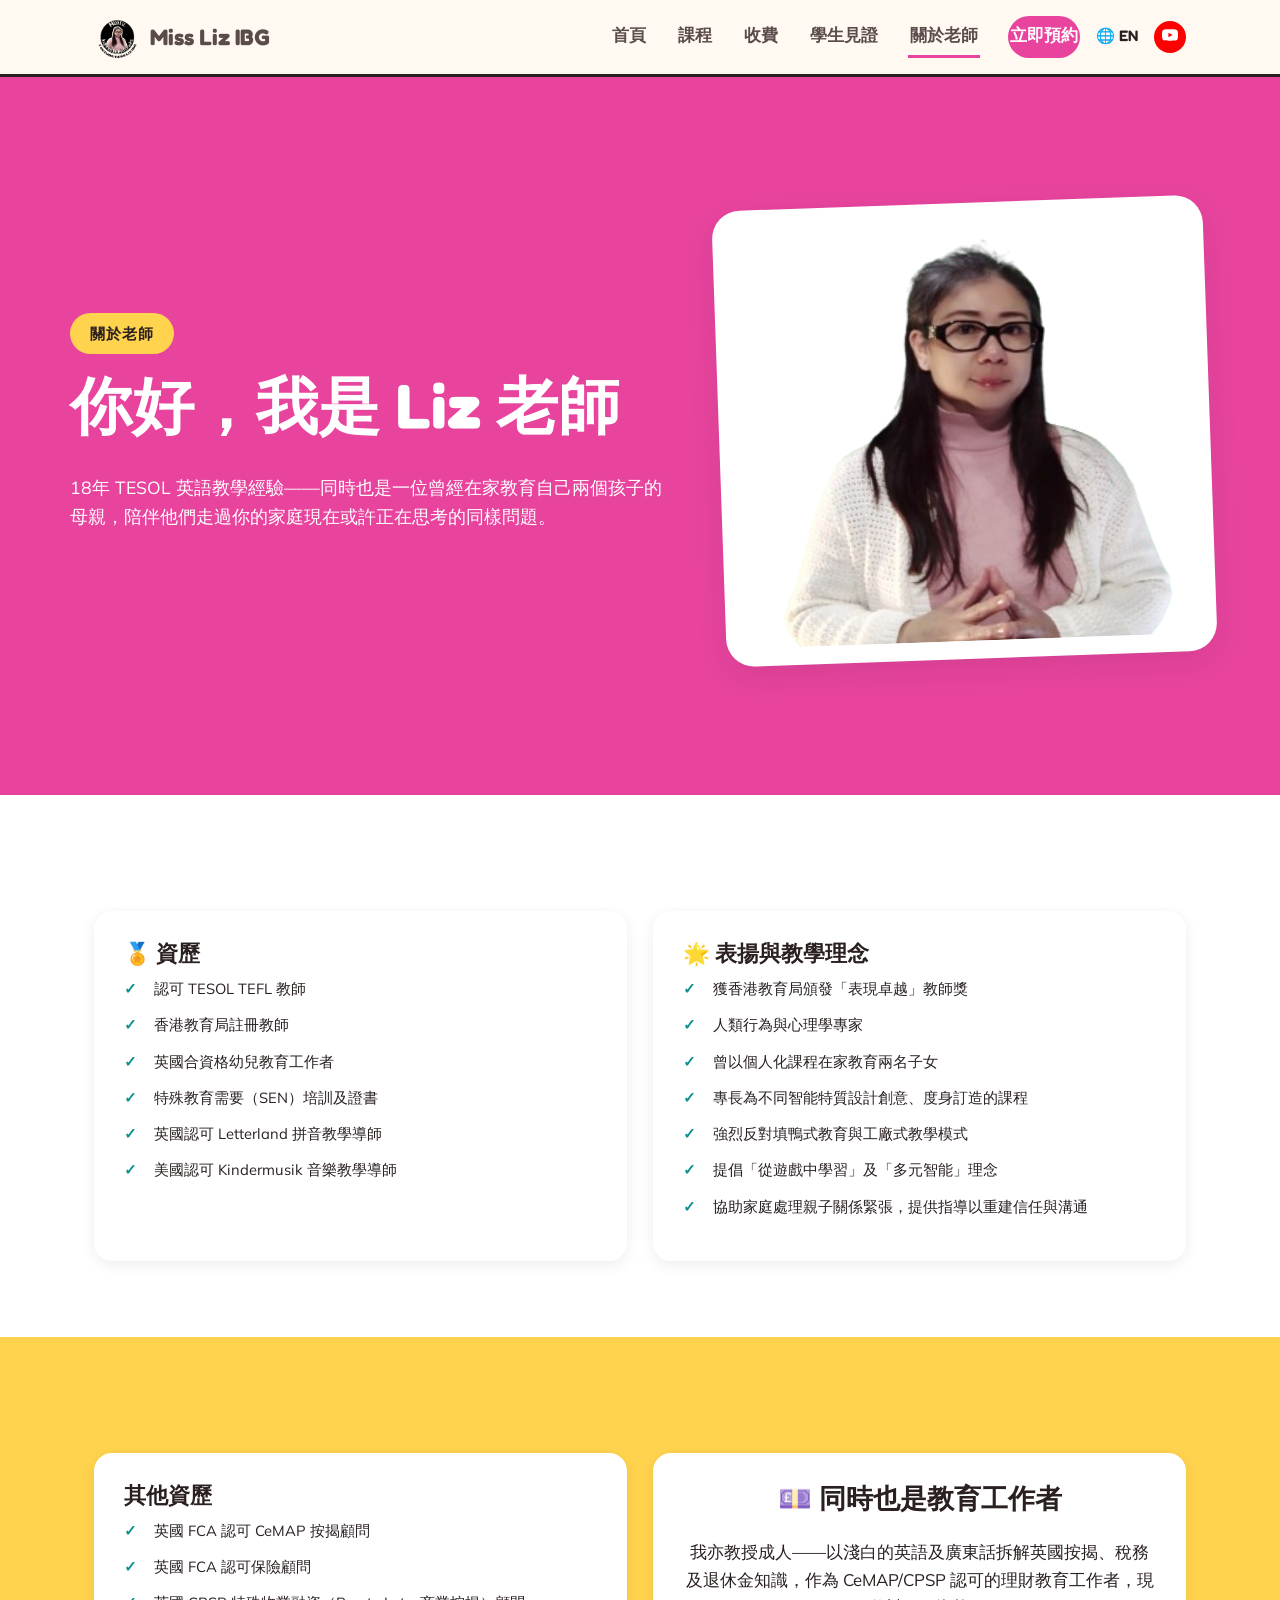
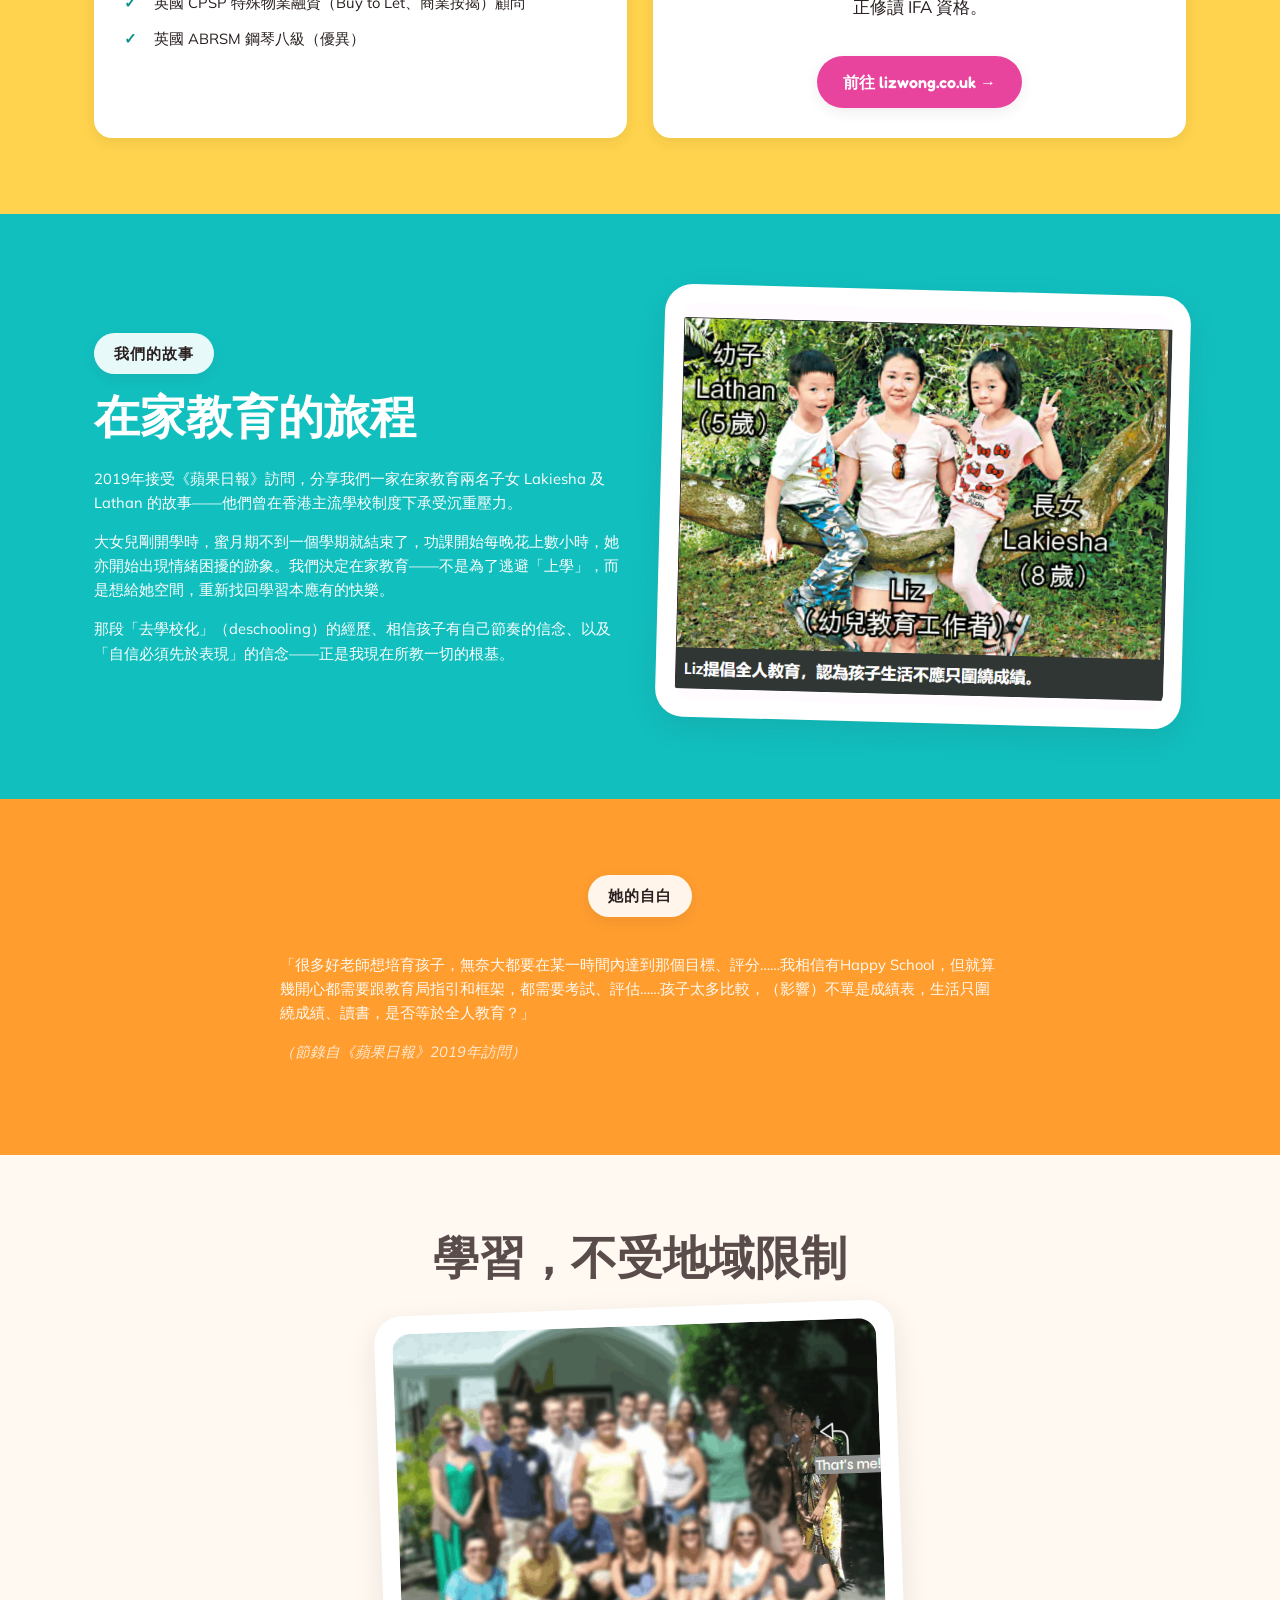
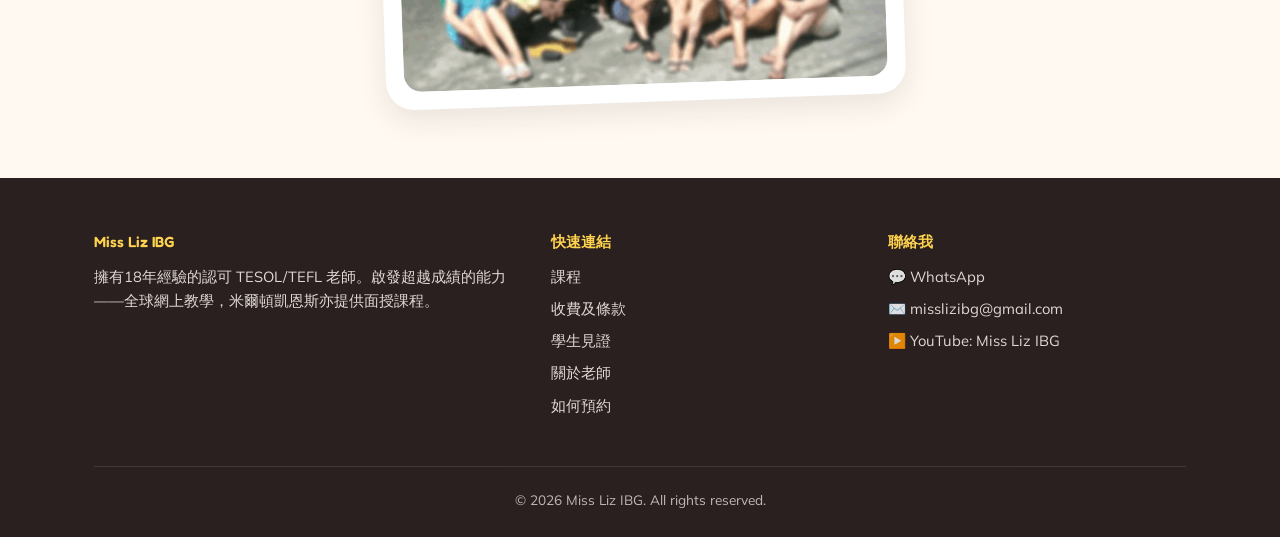
==== about-zh.html @ 0c08764f "Update about-zh.html" ====
<!DOCTYPE html>
<html lang="zh-Hant">
<head>
<meta charset="UTF-8">
<title>關於老師 | Miss Liz IBG</title>
<meta name="viewport" content="width=device-width, initial-scale=1.0">
<meta name="description" content="認識 Liz 老師——18年 TESOL/TEFL 教學經驗，英國合資格幼兒教育工作者，在家教育兩名子女的母親，提倡從遊戲中學習與多元智能。">
<link rel="canonical" href="https://misslizibg.com/about-zh.html">
<link rel="alternate" hreflang="en" href="https://misslizibg.com/about.html">
<link rel="alternate" hreflang="zh-Hant" href="https://misslizibg.com/about-zh.html">
<meta property="og:title" content="關於老師 | Miss Liz IBG">
<meta property="og:type" content="website">
<meta property="og:url" content="https://misslizibg.com/about-zh.html">
<link rel="icon" href="images/logo.png">
<link rel="preconnect" href="https://fonts.googleapis.com">
<link href="https://fonts.googleapis.com/css2?family=Fredoka:wght@500;600;700&family=Mulish:wght@400;600;700;800&display=swap" rel="stylesheet">
<link rel="stylesheet" href="css/style.css">
</head>
<body class="zh">

<nav class="site-nav">
  <div class="nav-inner">
    <a class="nav-brand" href="index-zh.html"><img src="images/logo.png" alt="Miss Liz IBG logo"> Miss Liz IBG</a>
    <button class="nav-toggle" onclick="document.getElementById('navlinks').classList.toggle('open')">☰</button>
    <div class="nav-links" id="navlinks">
      <a href="index-zh.html">首頁</a>
      <a href="lessons-zh.html">課程</a>
      <a href="fees-zh.html">收費</a>
      <a href="testimonials-zh.html">學生見證</a>
      <a href="about-zh.html" class="active">關於老師</a>
      <div class="nav-right">
        <a class="nav-cta" href="book-zh.html">立即預約</a>
        <a class="nav-lang" href="about.html" aria-label="English version">🌐 EN</a>
        <a class="nav-yt" href="https://www.youtube.com/@MissLizIBG" target="_blank" rel="noopener" aria-label="YouTube channel">
          <svg viewBox="0 0 24 24" fill="currentColor"><path d="M23.5 6.2a3 3 0 0 0-2.1-2.1C19.5 3.5 12 3.5 12 3.5s-7.5 0-9.4.6A3 3 0 0 0 .5 6.2 31.6 31.6 0 0 0 0 12a31.6 31.6 0 0 0 .5 5.8 3 3 0 0 0 2.1 2.1c1.9.6 9.4.6 9.4.6s7.5 0 9.4-.6a3 3 0 0 0 2.1-2.1A31.6 31.6 0 0 0 24 12a31.6 31.6 0 0 0-.5-5.8ZM9.6 15.5v-7l6.3 3.5-6.3 3.5Z"/></svg>
        </a>
      </div>
    </div>
  </div>
</nav>

<header class="band band-pink">
  <div class="container hero" style="padding-top:50px; padding-bottom:60px;">
    <div>
      <span class="eyebrow" style="background:var(--yellow); color:var(--ink) !important; box-shadow:none;">關於老師</span>
      <h1>你好，我是 Liz 老師</h1>
      <p style="font-size:1.1rem;">18年 TESOL 英語教學經驗——同時也是一位曾經在家教育自己兩個孩子的母親，陪伴他們走過你的家庭現在或許正在思考的同樣問題。</p>
    </div>
    <div class="hero-photo-wrap">
      <img src="images/liz-headshot.png" alt="Miss Liz, 認可 TESOL TEFL ESL 老師">
    </div>
  </div>
</header>

<section class="band band-white">
  <div class="container">
    <div class="card-grid">
      <div class="card">
        <h3>🏅 資歷</h3>
        <ul class="check">
          <li>認可 TESOL TEFL 教師</li>
          <li>香港教育局註冊教師</li>
          <li>英國合資格幼兒教育工作者</li>
          <li>特殊教育需要（SEN）培訓及證書</li>
          <li>英國認可 Letterland 拼音教學導師</li>
          <li>美國認可 Kindermusik 音樂教學導師</li>
        </ul>
      </div>
      <div class="card">
        <h3>🌟 表揚與教學理念</h3>
        <ul class="check">
          <li>獲香港教育局頒發「表現卓越」教師獎</li>
          <li>人類行為與心理學專家</li>
          <li>曾以個人化課程在家教育兩名子女</li>
          <li>專長為不同智能特質設計創意、度身訂造的課程</li>
          <li>強烈反對填鴨式教育與工廠式教學模式</li>
          <li>提倡「從遊戲中學習」及「多元智能」理念</li>
          <li>協助家庭處理親子關係緊張，提供指導以重建信任與溝通</li>
        </ul>
      </div>
    </div>
  </div>
</section>

<section class="band band-yellow">
  <div class="container">
    <div class="card-grid">
      <div class="card">
        <h3>其他資歷</h3>
        <ul class="check">
          <li>英國 FCA 認可 CeMAP 按揭顧問</li>
          <li>英國 FCA 認可保險顧問</li>
          <li>英國 CPSP 特殊物業融資（Buy to Let、商業按揭）顧問</li>
          <li>英國 ABRSM 鋼琴八級（優異）</li>
        </ul>
      </div>
      <div class="card text-center" style="display:flex; flex-direction:column; justify-content:center;">
        <h3 style="font-size:1.7rem;">💷 同時也是教育工作者</h3>
        <p style="font-size:1.05rem; margin-top:10px;">我亦教授成人——以淺白的英語及廣東話拆解英國按揭、稅務及退休金知識，作為 CeMAP/CPSP 認可的理財教育工作者，現正修讀 IFA 資格。</p>
        <a class="btn btn-pink" href="https://lizwong.co.uk/zh.html" target="_blank" rel="noopener noreferrer" style="margin-top:18px; align-self:center;">前往 lizwong.co.uk →</a>
      </div>
    </div>
  </div>
</section>

<section class="band band-teal">
  <div class="container">
    <div style="display:grid; grid-template-columns: 1fr 1fr; gap:40px; align-items:center;">
      <div>
        <span class="eyebrow" style="background:rgba(255,255,255,0.9);">我們的故事</span>
        <h2>在家教育的旅程</h2>
        <p>2019年接受《蘋果日報》訪問，分享我們一家在家教育兩名子女 Lakiesha 及 Lathan 的故事——他們曾在香港主流學校制度下承受沉重壓力。</p>
        <p>大女兒剛開學時，蜜月期不到一個學期就結束了，功課開始每晚花上數小時，她亦開始出現情緒困擾的跡象。我們決定在家教育——不是為了逃避「上學」，而是想給她空間，重新找回學習本應有的快樂。</p>
        <p>那段「去學校化」（deschooling）的經歷、相信孩子有自己節奏的信念、以及「自信必須先於表現」的信念——正是我現在所教一切的根基。</p>
      </div>
      <div class="hero-photo-wrap" style="transform:rotate(1.5deg);">
        <img src="images/about-family.png" alt="Miss Liz 與她的子女 Lathan 及 Lakiesha">
      </div>
    </div>
  </div>
</section>

<section class="band band-orange">
  <div class="container text-center">
    <span class="eyebrow" style="background:rgba(255,255,255,0.9);">她的自白</span>
    <div class="max-prose mx-auto zh" style="text-align:left; color:var(--white); opacity:0.95; margin-top:20px;">
      <p>「很多好老師想培育孩子，無奈大都要在某一時間內達到那個目標、評分……我相信有Happy School，但就算幾開心都需要跟教育局指引和框架，都需要考試、評估……孩子太多比較，（影響）不單是成績表，生活只圍繞成績、讀書，是否等於全人教育？」</p>
      <p style="font-style:italic; opacity:0.85;">（節錄自《蘋果日報》2019年訪問）</p>
    </div>
  </div>
</section>

<section class="band band-cream">
  <div class="container text-center">
    <h2>學習，不受地域限制</h2>
    <div class="hero-photo-wrap mx-auto" style="max-width:520px;">
      <img src="images/about-group.png" alt="Miss Liz 在海外教學">
    </div>
  </div>
</section>

<footer class="site-footer">
  <div class="container">
    <div class="footer-grid">
      <div>
        <h4>Miss Liz IBG</h4>
        <p style="opacity:0.85;">擁有18年經驗的認可 TESOL/TEFL 老師。啟發超越成績的能力——全球網上教學，米爾頓凱恩斯亦提供面授課程。</p>
      </div>
      <div>
        <h4>快速連結</h4>
        <a href="lessons-zh.html">課程</a>
        <a href="fees-zh.html">收費及條款</a>
        <a href="testimonials-zh.html">學生見證</a>
        <a href="about-zh.html">關於老師</a>
        <a href="book-zh.html">如何預約</a>
      </div>
      <div>
        <h4>聯絡我</h4>
        <a href="https://wa.me/85292589612" target="_blank" rel="noopener">💬 WhatsApp</a>
        <a href="mailto:misslizibg@gmail.com">✉️ misslizibg@gmail.com</a>
        <a href="https://www.youtube.com/@MissLizIBG" target="_blank" rel="noopener">▶️ YouTube: Miss Liz IBG</a>
      </div>
    </div>
    <div class="footer-bottom">© 2026 Miss Liz IBG. All rights reserved.</div>
  </div>
</footer>

</body>
</html>
---- css/style.css ----
/* ===========================================================
   Miss Liz IBG — shared stylesheet (v2)
   =========================================================== */

:root {
  --pink: #E8449E;
  --pink-dark: #B8267A;
  --pink-soft: #FBD7EC;
  --teal: #12BFBF;
  --teal-dark: #0D8F8F;
  --teal-soft: #CFF6F6;
  --purple: #8B4FE0;
  --purple-dark: #6A31B8;
  --purple-soft: #E7D9FB;
  --orange: #FF9D2F;
  --orange-dark: #D97D14;
  --orange-soft: #FFE4C2;
  --yellow: #FFD34D;
  --cream: #FFF9F2;
  --ink: #2A2020;
  --ink-soft: #5B4C4C;
  --white: #FFFFFF;
  --radius-lg: 28px;
  --radius-md: 18px;
  --radius-sm: 12px;
  --shadow: 0 10px 30px rgba(42, 32, 32, 0.10);
  --shadow-sm: 0 4px 14px rgba(42, 32, 32, 0.08);
}

* { box-sizing: border-box; }
html { scroll-behavior: smooth; }

body {
  margin: 0;
  font-family: "Mulish", -apple-system, BlinkMacSystemFont, sans-serif;
  color: var(--ink);
  background: var(--cream);
  line-height: 1.65;
  -webkit-font-smoothing: antialiased;
}

h1, h2, h3, h4 {
  font-family: "Fredoka", "Mulish", sans-serif;
  font-weight: 600;
  line-height: 1.15;
  margin: 0 0 0.5em;
}

/* bigger type scale */
h1 { font-size: clamp(2.6rem, 5.8vw, 3.9rem); font-weight: 700; }
h2 { font-size: clamp(2.05rem, 4.2vw, 2.9rem); }
h3 { font-size: 1.35rem; }

p { margin: 0 0 1em; }
a { color: inherit; text-decoration: none; }
img { max-width: 100%; display: block; }

.container {
  max-width: 1140px;
  margin: 0 auto;
  padding: 0 24px;
}

/* eyebrow badges: bigger, always black text, crisper background */
.eyebrow {
  display: inline-block;
  font-family: "Fredoka", sans-serif;
  font-weight: 700;
  font-size: 0.95rem;
  letter-spacing: 0.06em;
  text-transform: uppercase;
  padding: 8px 20px;
  border-radius: 999px;
  background: rgba(255,255,255,0.88);
  color: var(--ink) !important;
  box-shadow: var(--shadow-sm);
  margin-bottom: 16px;
}

/* ---------- Buttons ---------- */
.btn {
  display: inline-flex;
  align-items: center;
  gap: 8px;
  font-family: "Fredoka", sans-serif;
  font-weight: 600;
  font-size: 1rem;
  padding: 13px 26px;
  border-radius: 999px;
  border: none;
  cursor: pointer;
  transition: transform 0.15s ease, box-shadow 0.15s ease;
  box-shadow: var(--shadow-sm);
}
.btn:hover { transform: translateY(-2px); }
.btn-white { background: var(--white); color: var(--ink); }
.btn-pink { background: var(--pink); color: var(--white); }
.btn-teal { background: var(--teal); color: var(--white); }
.btn-purple { background: var(--purple); color: var(--white); }
.btn-outline { background: transparent; border: 2px solid currentColor; box-shadow: none; }
.btn-row { display: flex; gap: 14px; flex-wrap: wrap; }

.btn-link-pill {
  display: inline-flex;
  align-items: center;
  gap: 8px;
  font-family: "Fredoka", sans-serif;
  font-weight: 600;
  font-size: 0.95rem;
  padding: 10px 20px;
  border-radius: 999px;
  background: rgba(255,255,255,0.88);
  color: var(--ink);
  box-shadow: var(--shadow-sm);
}
.btn-link-pill:hover { transform: translateY(-2px); }

/* ---------- Nav ---------- */
.site-nav {
  position: sticky;
  top: 0;
  z-index: 100;
  background: rgba(255,249,242,0.92);
  backdrop-filter: blur(8px);
  border-bottom: 3px solid var(--ink);
}
.nav-inner {
  max-width: 1140px;
  margin: 0 auto;
  padding: 14px 24px;
  display: flex;
  align-items: center;
  justify-content: space-between;
  gap: 16px;
}
.nav-brand { display: flex; align-items: center; gap: 10px; font-family: "Fredoka"; font-weight: 700; font-size: 1.4rem; }
.nav-brand img { width: 46px; height: 46px; border-radius: 50%; }
.nav-links { display: flex; align-items: center; gap: 28px; font-family: "Fredoka"; font-weight: 600; font-size: 1.05rem; flex-wrap: wrap; }
.nav-links a { padding: 6px 2px; border-bottom: 3px solid transparent; }
.nav-links a:hover, .nav-links a.active { border-bottom-color: var(--pink); }
.nav-cta { background: var(--pink); color: var(--white); padding: 10px 22px; border-radius: 999px; font-weight: 700; white-space: nowrap; }
.nav-toggle { display: none; }

@media (max-width: 820px) {
  .nav-links { display: none; }
  .nav-toggle { display: block; background: none; border: none; font-size: 1.6rem; cursor: pointer; }
  .nav-inner { flex-wrap: wrap; }
  .nav-links.open { display: flex; flex-direction: column; width: 100%; align-items: flex-start; gap: 10px; padding-top: 10px; }
}

/* ---------- Section blocks (color bands) ---------- */
.band { padding: 76px 0; position: relative; }
.band-cream { background: var(--cream); }
.band-pink { background: var(--pink); color: var(--white); }
.band-teal { background: var(--teal); color: var(--white); }
.band-purple { background: var(--purple); color: var(--white); }
.band-orange { background: var(--orange); color: var(--white); }
.band-yellow { background: var(--yellow); color: var(--ink); }
.band-white { background: var(--white); }

/* ---------- Hero ---------- */
.hero {
  display: grid;
  grid-template-columns: 1.1fr 0.9fr;
  gap: 48px;
  align-items: center;
  padding: 70px 0 90px;
}
.hero-photo-wrap {
  background: var(--white);
  border-radius: var(--radius-lg);
  padding: 18px;
  box-shadow: var(--shadow);
  transform: rotate(-2deg);
}
.hero-photo-wrap img { border-radius: var(--radius-md); width: 100%; }
.hero h1 span { color: var(--yellow); }
@media (max-width: 860px) {
  .hero { grid-template-columns: 1fr; text-align: center; }
  .hero-photo-wrap { max-width: 340px; margin: 0 auto; transform: rotate(0); }
  .btn-row { justify-content: center; }
}

/* ---------- Cards ---------- */
.card-grid {
  display: grid;
  grid-template-columns: repeat(auto-fit, minmax(230px, 1fr));
  gap: 26px;
  margin-top: 40px;
}

/* forces all 5 cards into a single row on desktop, wraps on smaller screens */
.card-grid-5 {
  grid-template-columns: repeat(5, 1fr);
}
.card-grid-5 .card { padding: 22px 18px; }
.card-grid-5 .card h3 { font-size: 1.1rem; }
.card-grid-5 .card p { font-size: 0.92rem; }
@media (max-width: 1000px) {
  .card-grid-5 { grid-template-columns: repeat(3, 1fr); }
}
@media (max-width: 640px) {
  .card-grid-5 { grid-template-columns: repeat(2, 1fr); }
}
@media (max-width: 440px) {
  .card-grid-5 { grid-template-columns: 1fr; }
}
.card {
  background: var(--white);
  border-radius: var(--radius-md);
  padding: 30px;
  box-shadow: var(--shadow-sm);
  color: var(--ink);
}
.card .icon { font-size: 2.2rem; margin-bottom: 12px; display: block; }

/* sticky-note callout */
.sticky-note {
  background: var(--yellow);
  border-radius: var(--radius-sm);
  padding: 28px 32px;
  max-width: 640px;
  transform: rotate(-1.2deg);
  box-shadow: var(--shadow-sm);
  font-family: "Fredoka";
  font-size: 1.35rem;
  color: var(--ink);
}

/* ---------- Lesson / fee cards ---------- */
.lesson-card {
  background: var(--white);
  border-radius: var(--radius-lg);
  padding: 34px;
  box-shadow: var(--shadow);
  margin-bottom: 28px;
  display: grid;
  grid-template-columns: 90px 1fr;
  gap: 24px;
  align-items: start;
}
.lesson-card .badge {
  width: 66px; height: 66px; border-radius: 50%;
  display: flex; align-items: center; justify-content: center;
  font-size: 1.7rem; color: var(--white);
}
.lesson-price {
  display: inline-block;
  margin-top: 14px;
  font-family: "Fredoka";
  font-weight: 700;
  padding: 8px 18px;
  border-radius: 999px;
  background: var(--teal-soft);
  color: var(--teal-dark);
}
@media (max-width: 600px) {
  .lesson-card { grid-template-columns: 1fr; }
}

/* ---------- Testimonials ---------- */
.testimonial {
  background: var(--white);
  border-radius: var(--radius-lg);
  box-shadow: var(--shadow);
  padding: 30px;
  margin-bottom: 30px;
  display: grid;
  grid-template-columns: 150px 1fr;
  gap: 26px;
}
.testimonial img { border-radius: var(--radius-md); object-fit: cover; width: 150px; height: 150px; }
.testimonial-name { font-family: "Fredoka"; font-weight: 600; color: var(--pink-dark); margin-top: 12px; }
.zh { color: var(--ink-soft); font-size: 0.92rem; }
@media (max-width: 640px) {
  .testimonial { grid-template-columns: 1fr; }
  .testimonial img { width: 100%; height: 200px; }
}

/* ---------- Steps ---------- */
.step {
  display: grid;
  grid-template-columns: 60px 1fr;
  gap: 20px;
  margin-bottom: 34px;
}
.step .num {
  width: 56px; height: 56px; border-radius: 50%;
  background: var(--white); color: var(--pink);
  font-family: "Fredoka"; font-weight: 700; font-size: 1.4rem;
  display: flex; align-items: center; justify-content: center;
  box-shadow: var(--shadow-sm);
}

/* ---------- Footer ---------- */
.site-footer {
  background: var(--ink);
  color: var(--cream);
  padding: 56px 0 26px;
}
.footer-grid { display: grid; grid-template-columns: 1.4fr 1fr 1fr; gap: 40px; margin-bottom: 40px; }
.footer-grid h4 { font-family: "Fredoka"; color: var(--yellow); margin-bottom: 14px; }
.footer-grid a { display: block; margin-bottom: 8px; color: var(--cream); opacity: 0.85; }
.footer-grid a:hover { opacity: 1; text-decoration: underline; }
.footer-bottom { border-top: 1px solid rgba(255,255,255,0.15); padding-top: 22px; font-size: 0.85rem; opacity: 0.7; text-align: center; }
@media (max-width: 760px) { .footer-grid { grid-template-columns: 1fr; } }

/* ---------- Misc ---------- */
.text-center { text-align: center; }
.max-prose { max-width: 720px; }
.mx-auto { margin-left: auto; margin-right: auto; }
ul.check { list-style: none; padding: 0; margin: 0; }
ul.check li { position: relative; padding-left: 30px; margin-bottom: 12px; }
ul.check li::before { content: "✓"; position: absolute; left: 0; font-weight: 700; color: var(--teal-dark); }
.nav-right {
  display: flex;
  align-items: center;
  gap: 14px;
}
.nav-lang {
  font-family: "Fredoka", sans-serif;
  font-weight: 600;
  font-size: 0.95rem;
  color: var(--ink);
  white-space: nowrap;
}
.nav-lang:hover { color: var(--pink); }

.nav-yt {
  display: inline-flex;
  align-items: center;
  justify-content: center;
  width: 32px;
  height: 32px;
  border-radius: 50%;
  background: #FF0000;
  flex-shrink: 0;
}
.nav-yt svg {
  width: 16px;
  height: 16px;
  color: #fff;
}
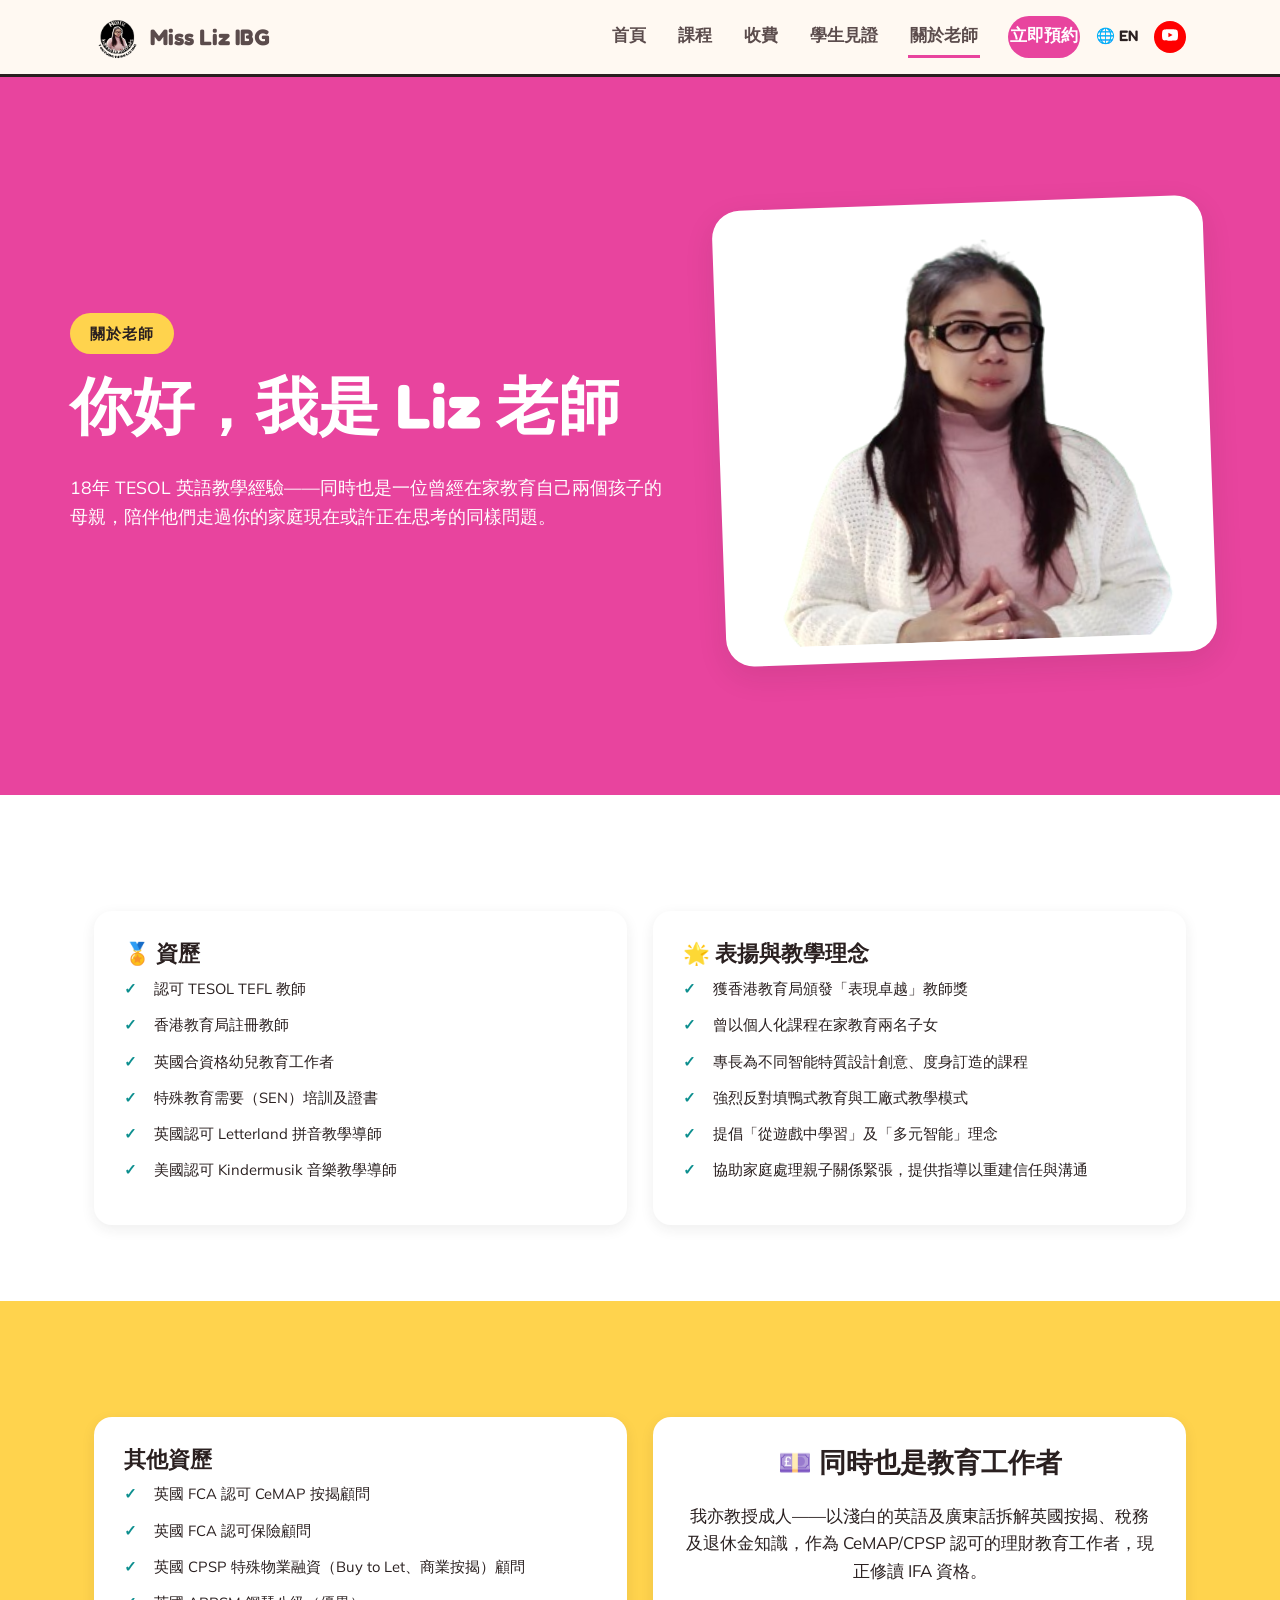
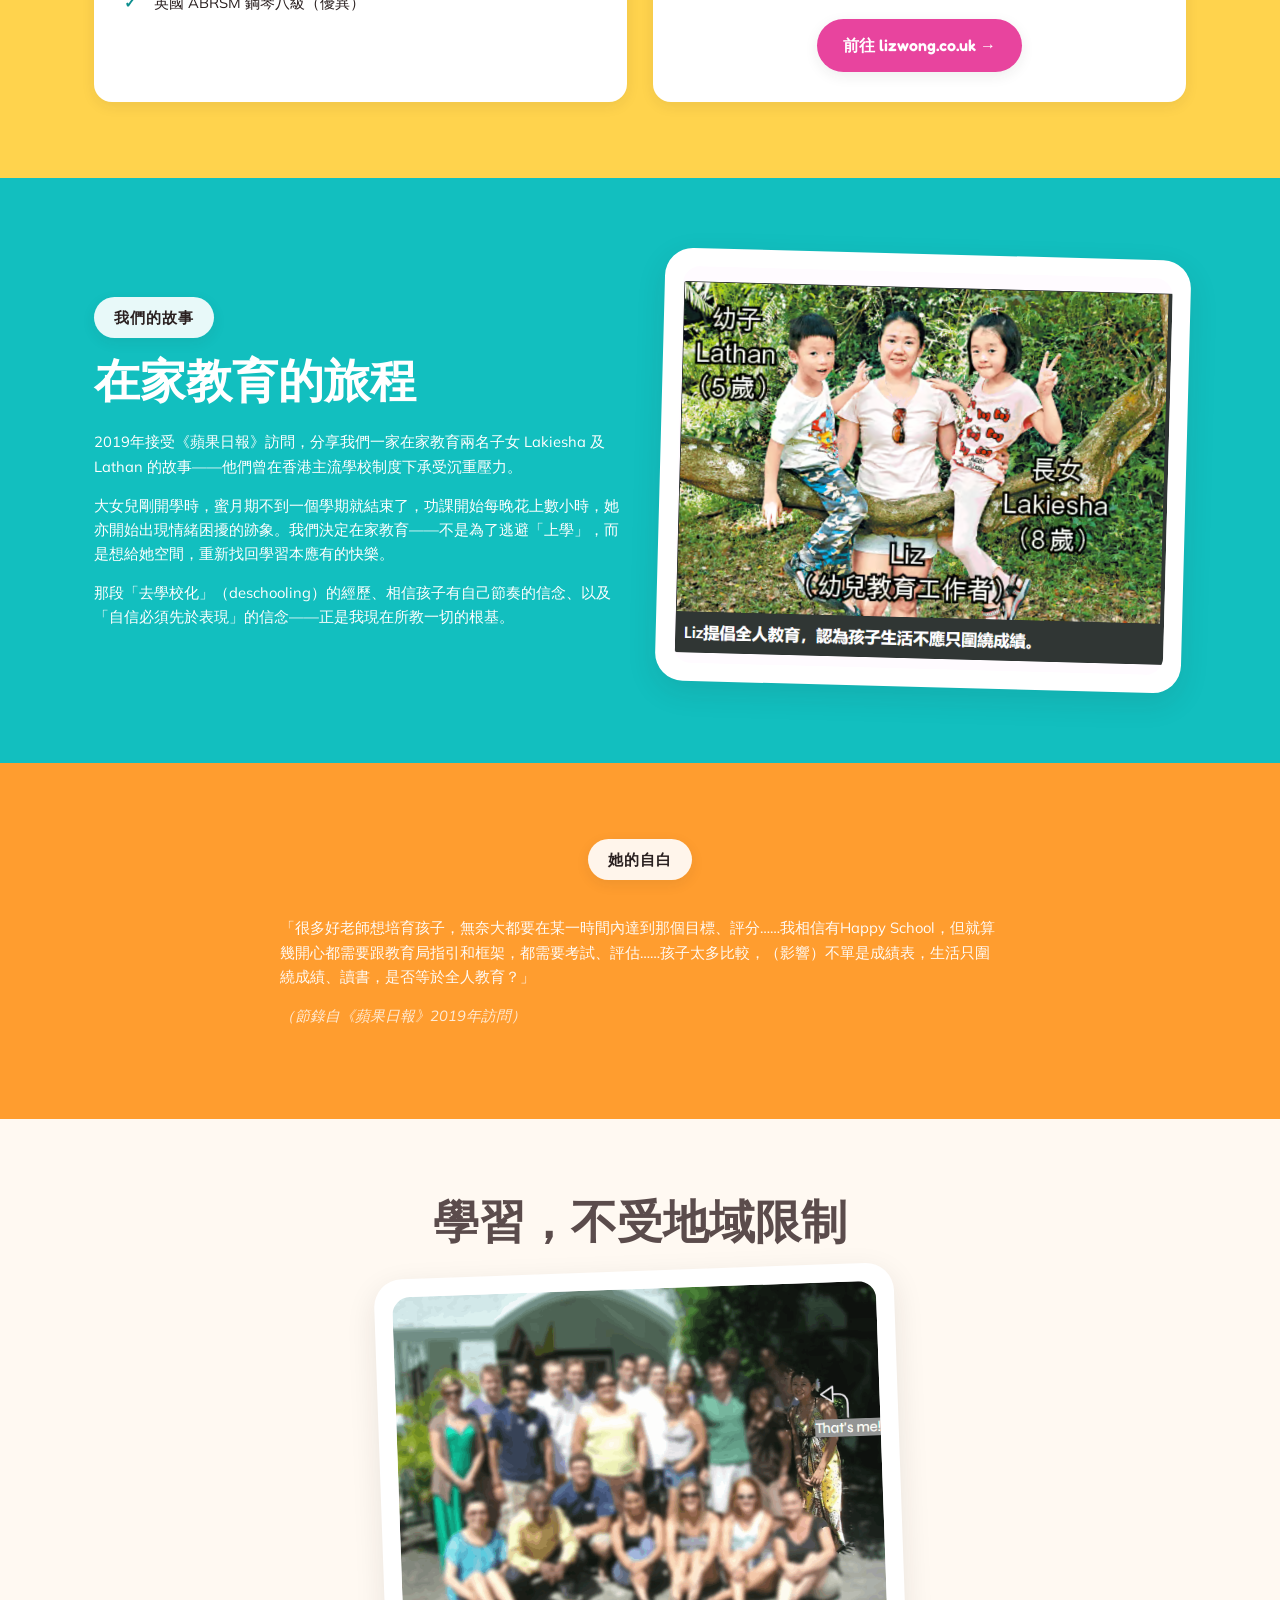
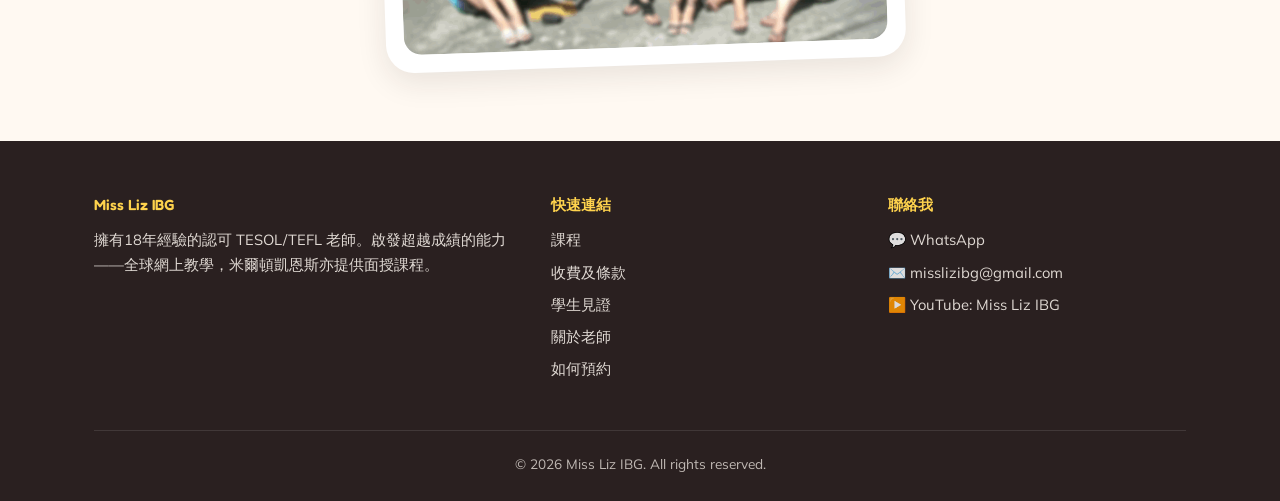
==== commit 344a8acd: "Update about-zh.html" ====
--- a/about-zh.html
+++ b/about-zh.html
@@ -70,7 +70,6 @@
         <h3>🌟 表揚與教學理念</h3>
         <ul class="check">
           <li>獲香港教育局頒發「表現卓越」教師獎</li>
-          <li>人類行為與心理學專家</li>
           <li>曾以個人化課程在家教育兩名子女</li>
           <li>專長為不同智能特質設計創意、度身訂造的課程</li>
           <li>強烈反對填鴨式教育與工廠式教學模式</li>
@@ -105,7 +104,7 @@
 
 <section class="band band-teal">
   <div class="container">
-    <div style="display:grid; grid-template-columns: 1fr 1fr; gap:40px; align-items:center;">
+    <div class="story-grid">
       <div>
         <span class="eyebrow" style="background:rgba(255,255,255,0.9);">我們的故事</span>
         <h2>在家教育的旅程</h2>
--- a/css/style.css
+++ b/css/style.css
@@ -341,3 +341,8 @@
   height: 16px;
   color: #fff;
 }
+.story-grid { display:grid; grid-template-columns: 1fr 1fr; gap:40px; align-items:center; }
+@media (max-width: 860px) {
+  .story-grid { grid-template-columns: 1fr; text-align:center; }
+  .story-grid .hero-photo-wrap { max-width:340px; margin:0 auto; transform:rotate(0); }
+}
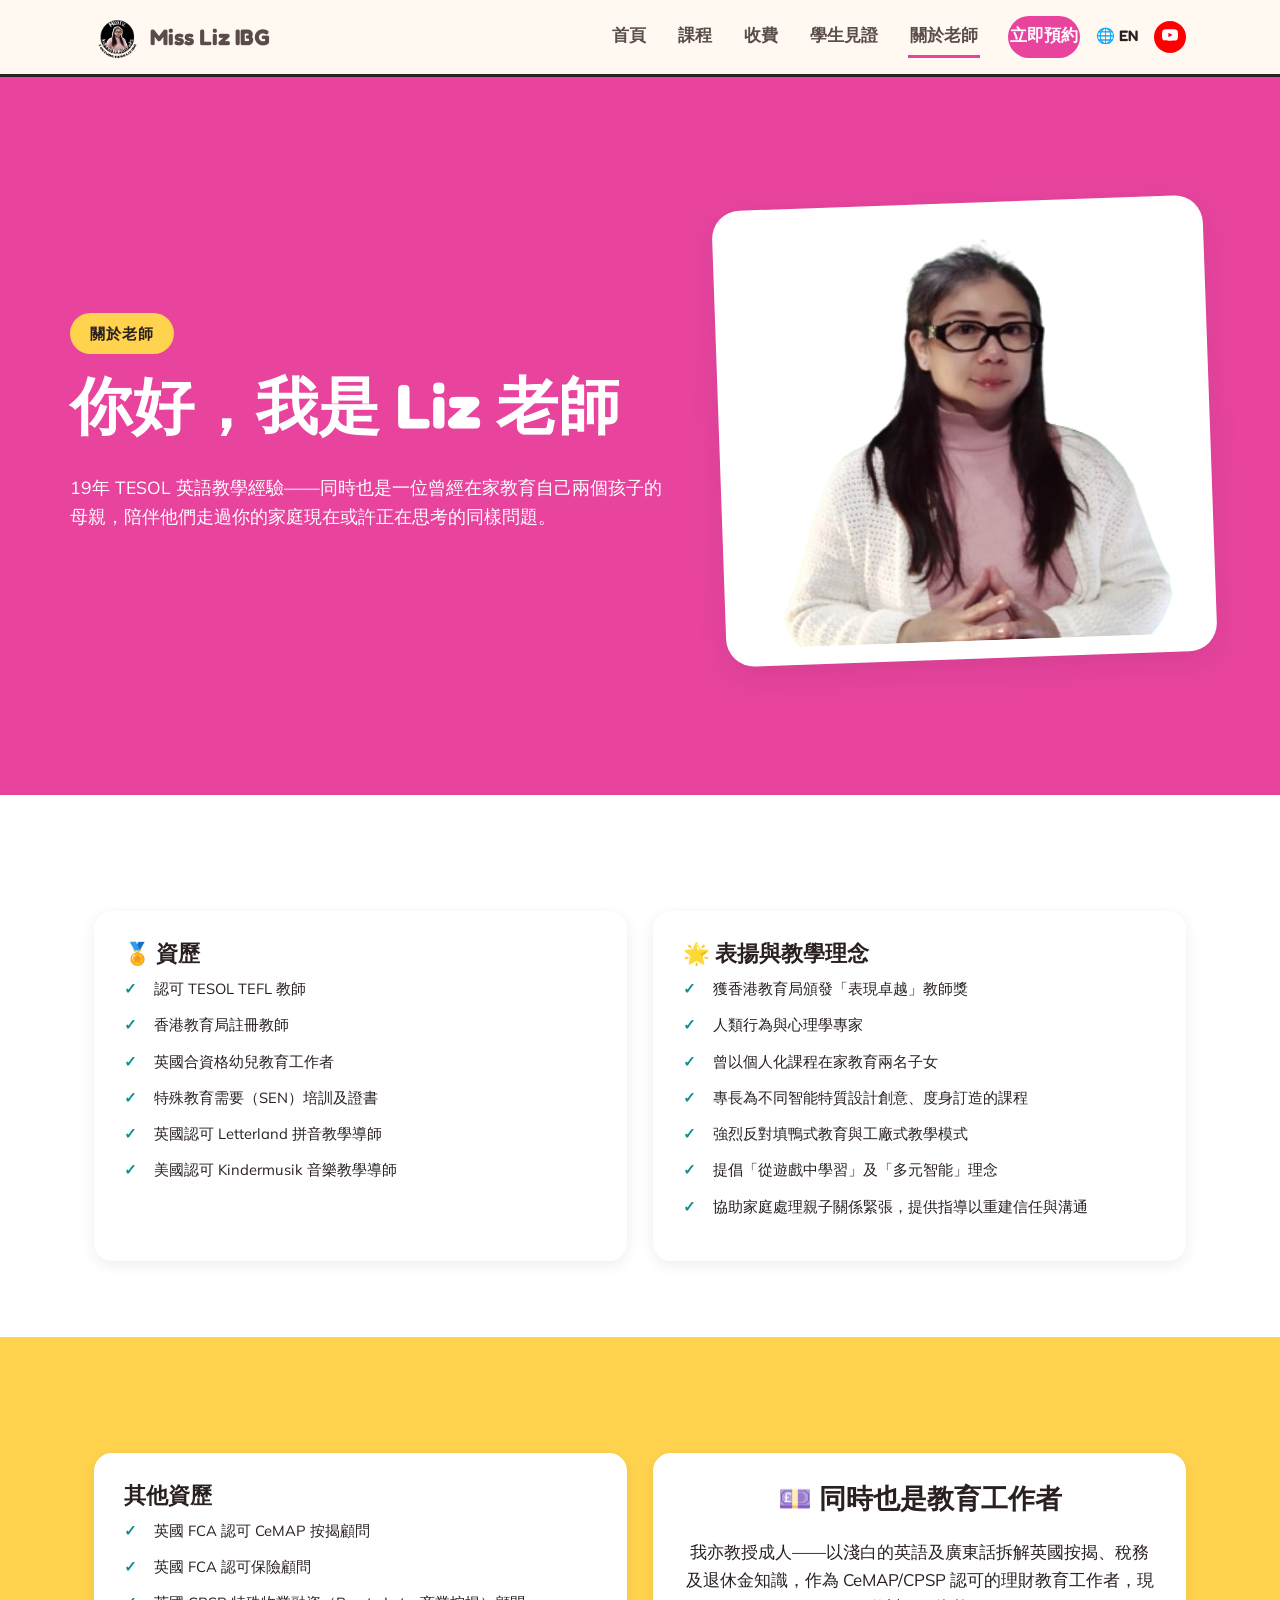
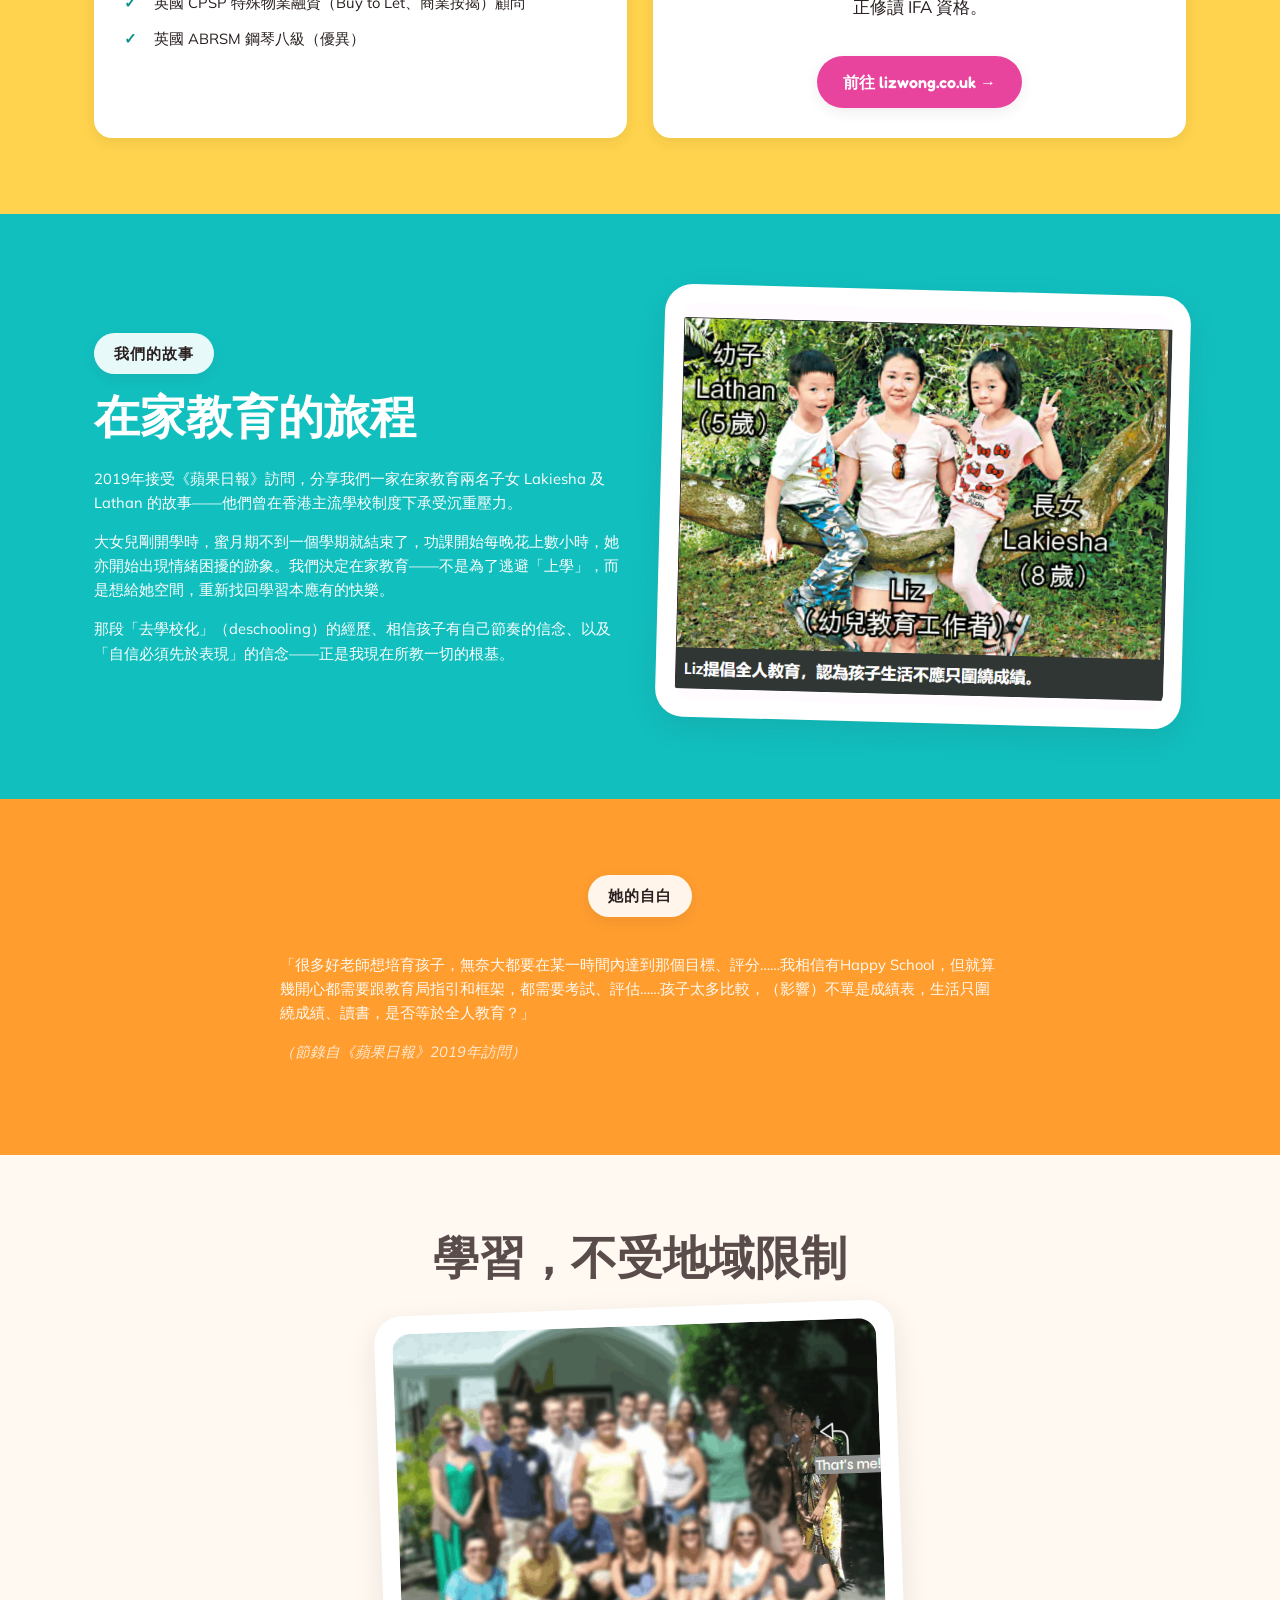
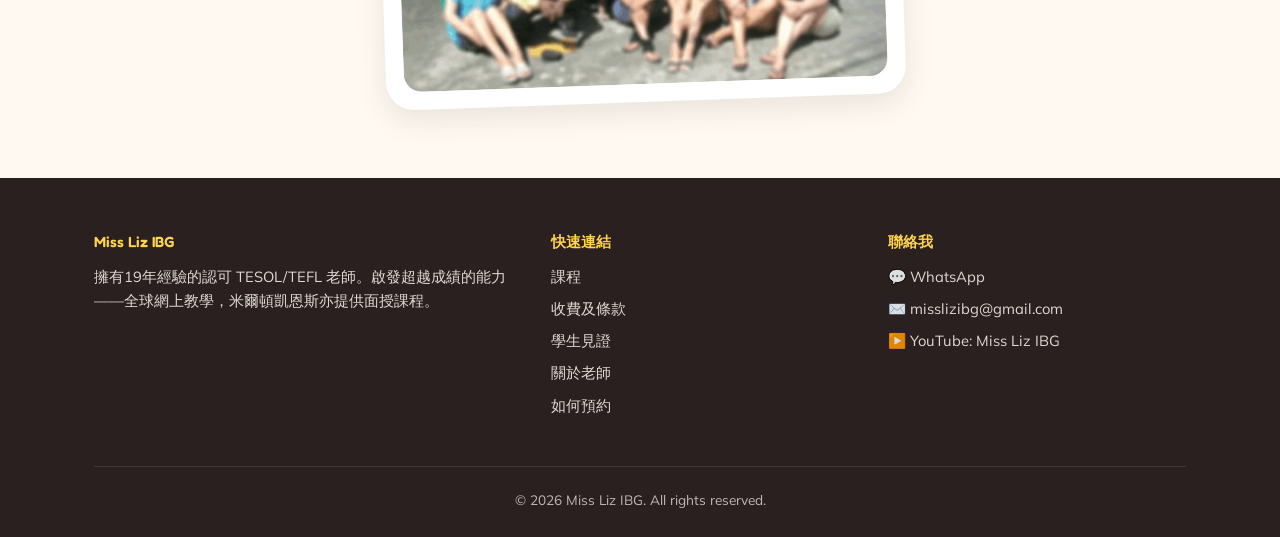
==== commit a7530f01: "Update about-zh.html" ====
--- a/about-zh.html
+++ b/about-zh.html
@@ -4,7 +4,7 @@
 <meta charset="UTF-8">
 <title>關於老師 | Miss Liz IBG</title>
 <meta name="viewport" content="width=device-width, initial-scale=1.0">
-<meta name="description" content="認識 Liz 老師——18年 TESOL/TEFL 教學經驗，英國合資格幼兒教育工作者，在家教育兩名子女的母親，提倡從遊戲中學習與多元智能。">
+<meta name="description" content="認識 Liz 老師——19年 TESOL/TEFL 教學經驗，英國合資格幼兒教育工作者，在家教育兩名子女的母親，提倡從遊戲中學習與多元智能。">
 <link rel="canonical" href="https://misslizibg.com/about-zh.html">
 <link rel="alternate" hreflang="en" href="https://misslizibg.com/about.html">
 <link rel="alternate" hreflang="zh-Hant" href="https://misslizibg.com/about-zh.html">
@@ -44,7 +44,7 @@
     <div>
       <span class="eyebrow" style="background:var(--yellow); color:var(--ink) !important; box-shadow:none;">關於老師</span>
       <h1>你好，我是 Liz 老師</h1>
-      <p style="font-size:1.1rem;">18年 TESOL 英語教學經驗——同時也是一位曾經在家教育自己兩個孩子的母親，陪伴他們走過你的家庭現在或許正在思考的同樣問題。</p>
+      <p style="font-size:1.1rem;">19年 TESOL 英語教學經驗——同時也是一位曾經在家教育自己兩個孩子的母親，陪伴他們走過你的家庭現在或許正在思考的同樣問題。</p>
     </div>
     <div class="hero-photo-wrap">
       <img src="images/liz-headshot.png" alt="Miss Liz, 認可 TESOL TEFL ESL 老師">
@@ -70,6 +70,7 @@
         <h3>🌟 表揚與教學理念</h3>
         <ul class="check">
           <li>獲香港教育局頒發「表現卓越」教師獎</li>
+          <li>人類行為與心理學專家</li>
           <li>曾以個人化課程在家教育兩名子女</li>
           <li>專長為不同智能特質設計創意、度身訂造的課程</li>
           <li>強烈反對填鴨式教育與工廠式教學模式</li>
@@ -104,7 +105,7 @@
 
 <section class="band band-teal">
   <div class="container">
-    <div class="story-grid">
+    <div style="display:grid; grid-template-columns: 1fr 1fr; gap:40px; align-items:center;">
       <div>
         <span class="eyebrow" style="background:rgba(255,255,255,0.9);">我們的故事</span>
         <h2>在家教育的旅程</h2>
@@ -143,7 +144,7 @@
     <div class="footer-grid">
       <div>
         <h4>Miss Liz IBG</h4>
-        <p style="opacity:0.85;">擁有18年經驗的認可 TESOL/TEFL 老師。啟發超越成績的能力——全球網上教學，米爾頓凱恩斯亦提供面授課程。</p>
+        <p style="opacity:0.85;">擁有19年經驗的認可 TESOL/TEFL 老師。啟發超越成績的能力——全球網上教學，米爾頓凱恩斯亦提供面授課程。</p>
       </div>
       <div>
         <h4>快速連結</h4>
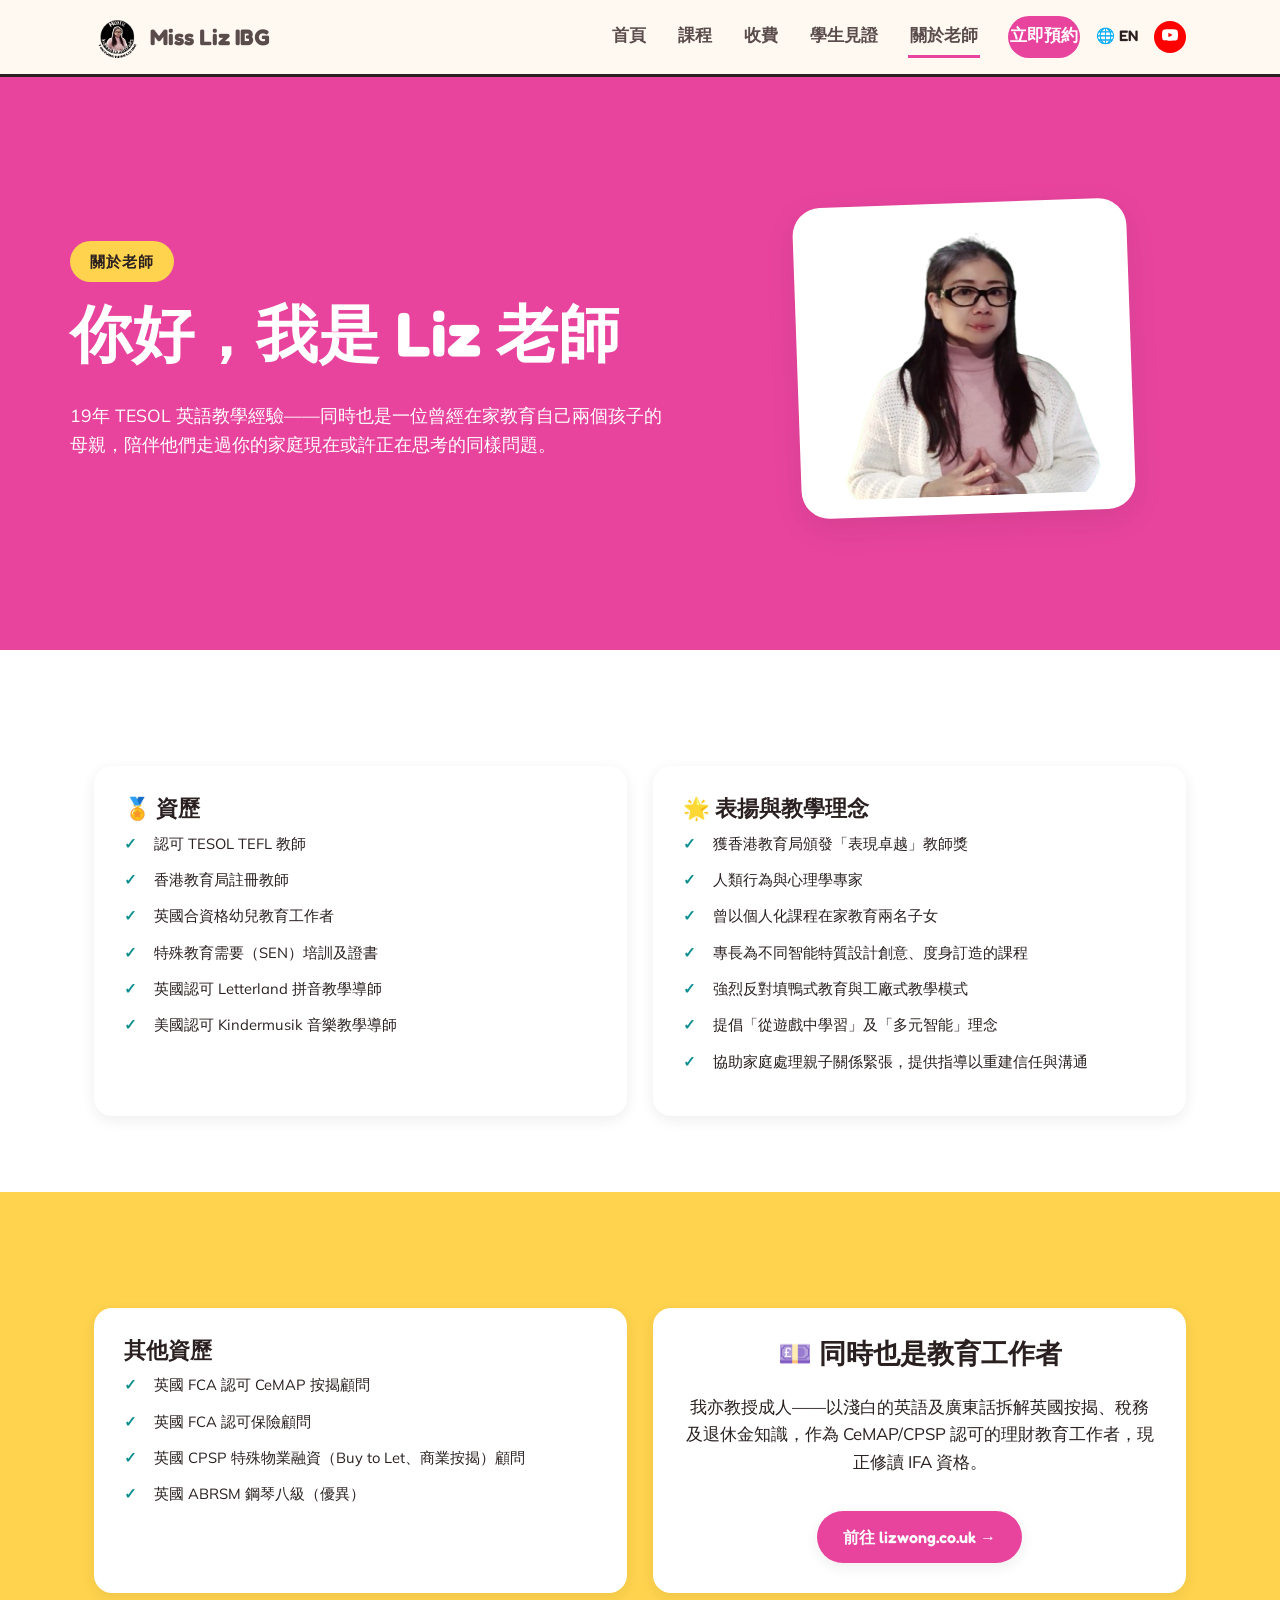
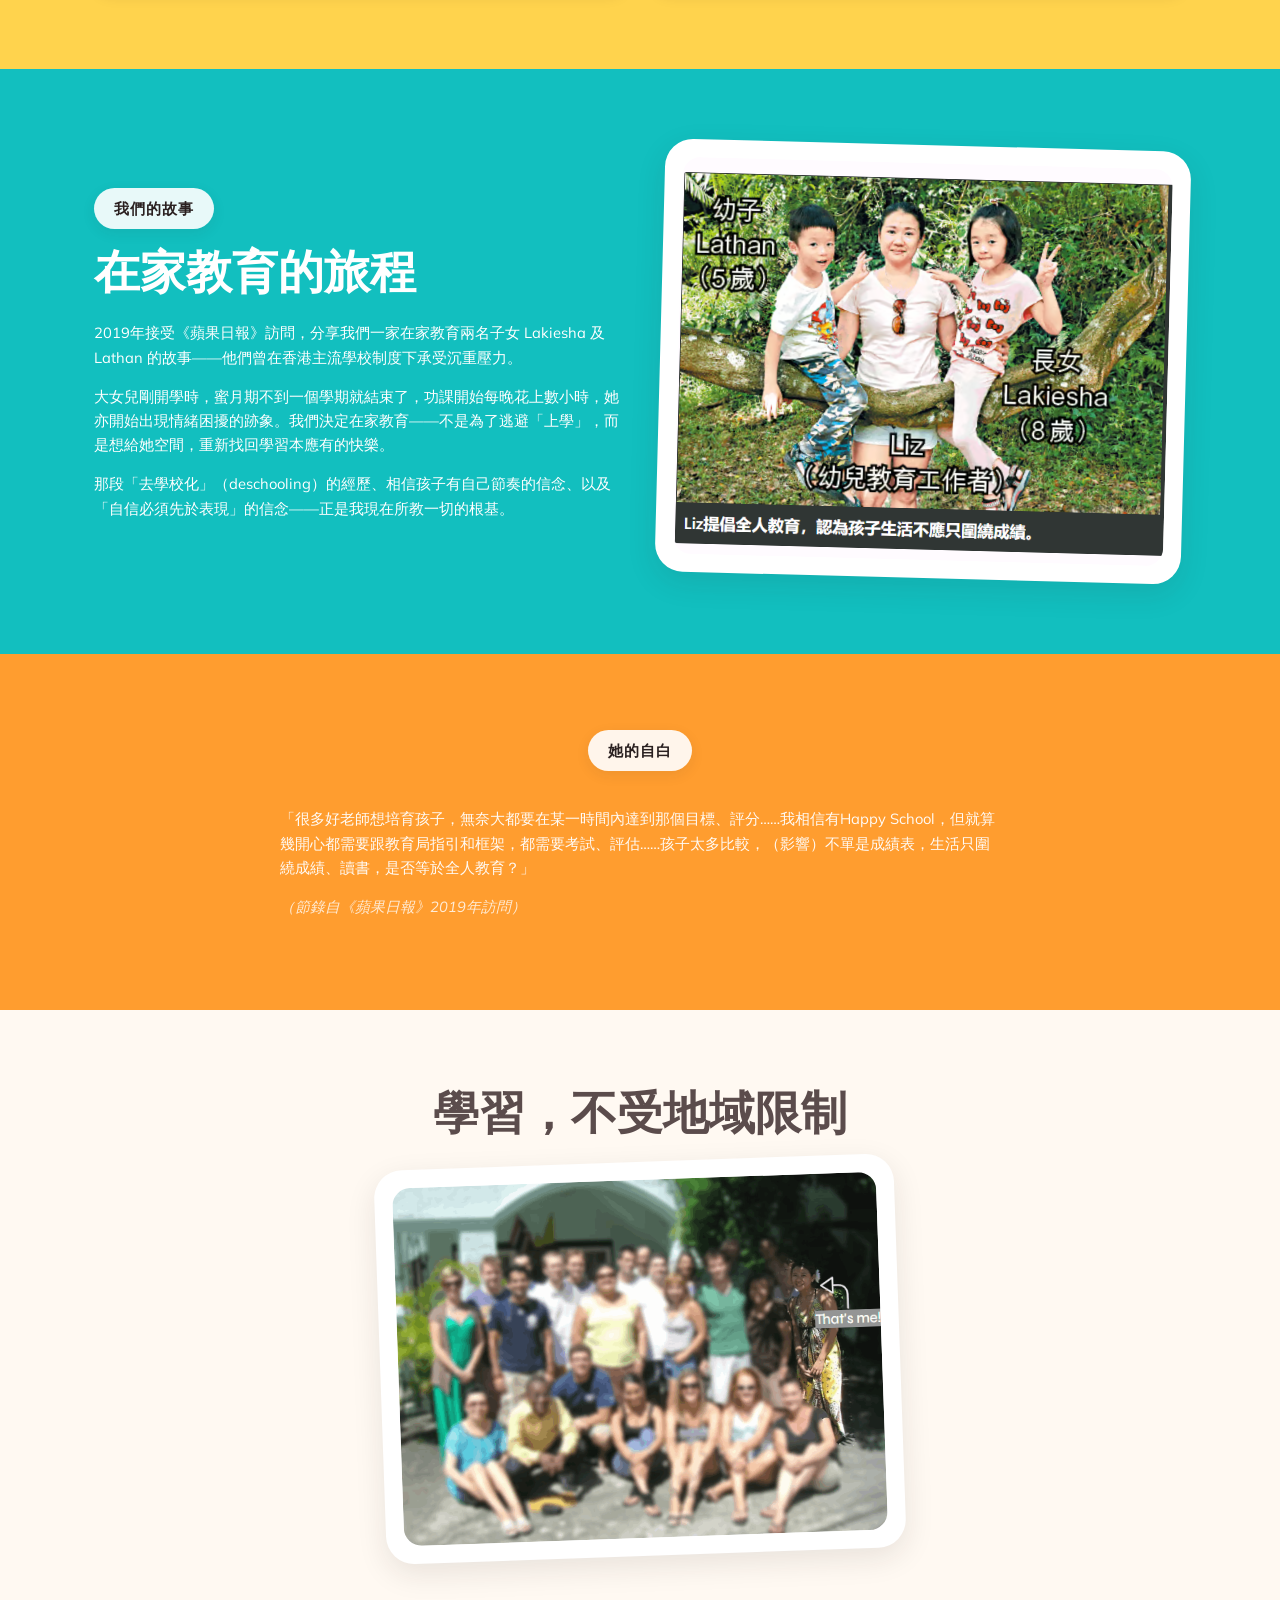
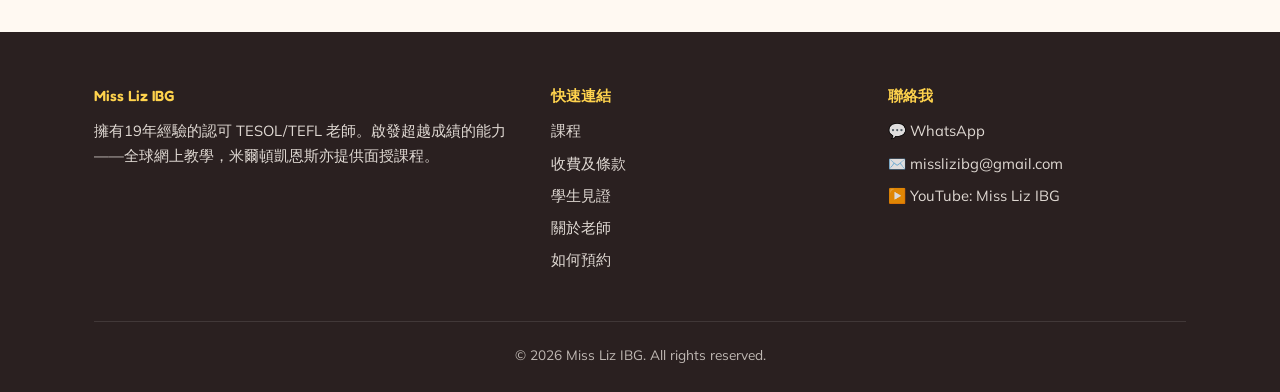
==== commit 43de1752: "Update about-zh.html" ====
--- a/about-zh.html
+++ b/about-zh.html
@@ -15,6 +15,14 @@
 <link rel="preconnect" href="https://fonts.googleapis.com">
 <link href="https://fonts.googleapis.com/css2?family=Fredoka:wght@500;600;700&family=Mulish:wght@400;600;700;800&display=swap" rel="stylesheet">
 <link rel="stylesheet" href="css/style.css">
+<style>
+/* Mobile: trim empty space under the hero photo */
+@media (max-width: 820px){
+  header.band-pink{ padding-bottom:36px !important; min-height:0 !important; }
+  header.band-pink .hero{ min-height:0 !important; padding-bottom:0 !important; gap:28px !important; }
+  header.band-pink .hero-photo-wrap{ margin-bottom:0 !important; padding-bottom:0 !important; min-height:0 !important; }
+}
+</style>
 </head>
 <body class="zh">
 
@@ -46,7 +54,7 @@
       <h1>你好，我是 Liz 老師</h1>
       <p style="font-size:1.1rem;">19年 TESOL 英語教學經驗——同時也是一位曾經在家教育自己兩個孩子的母親，陪伴他們走過你的家庭現在或許正在思考的同樣問題。</p>
     </div>
-    <div class="hero-photo-wrap">
+    <div class="hero-photo-wrap" style="max-width:min(400px, 68%); width:100%; margin:0 auto; justify-self:center;">
       <img src="images/liz-headshot.png" alt="Miss Liz, 認可 TESOL TEFL ESL 老師">
     </div>
   </div>
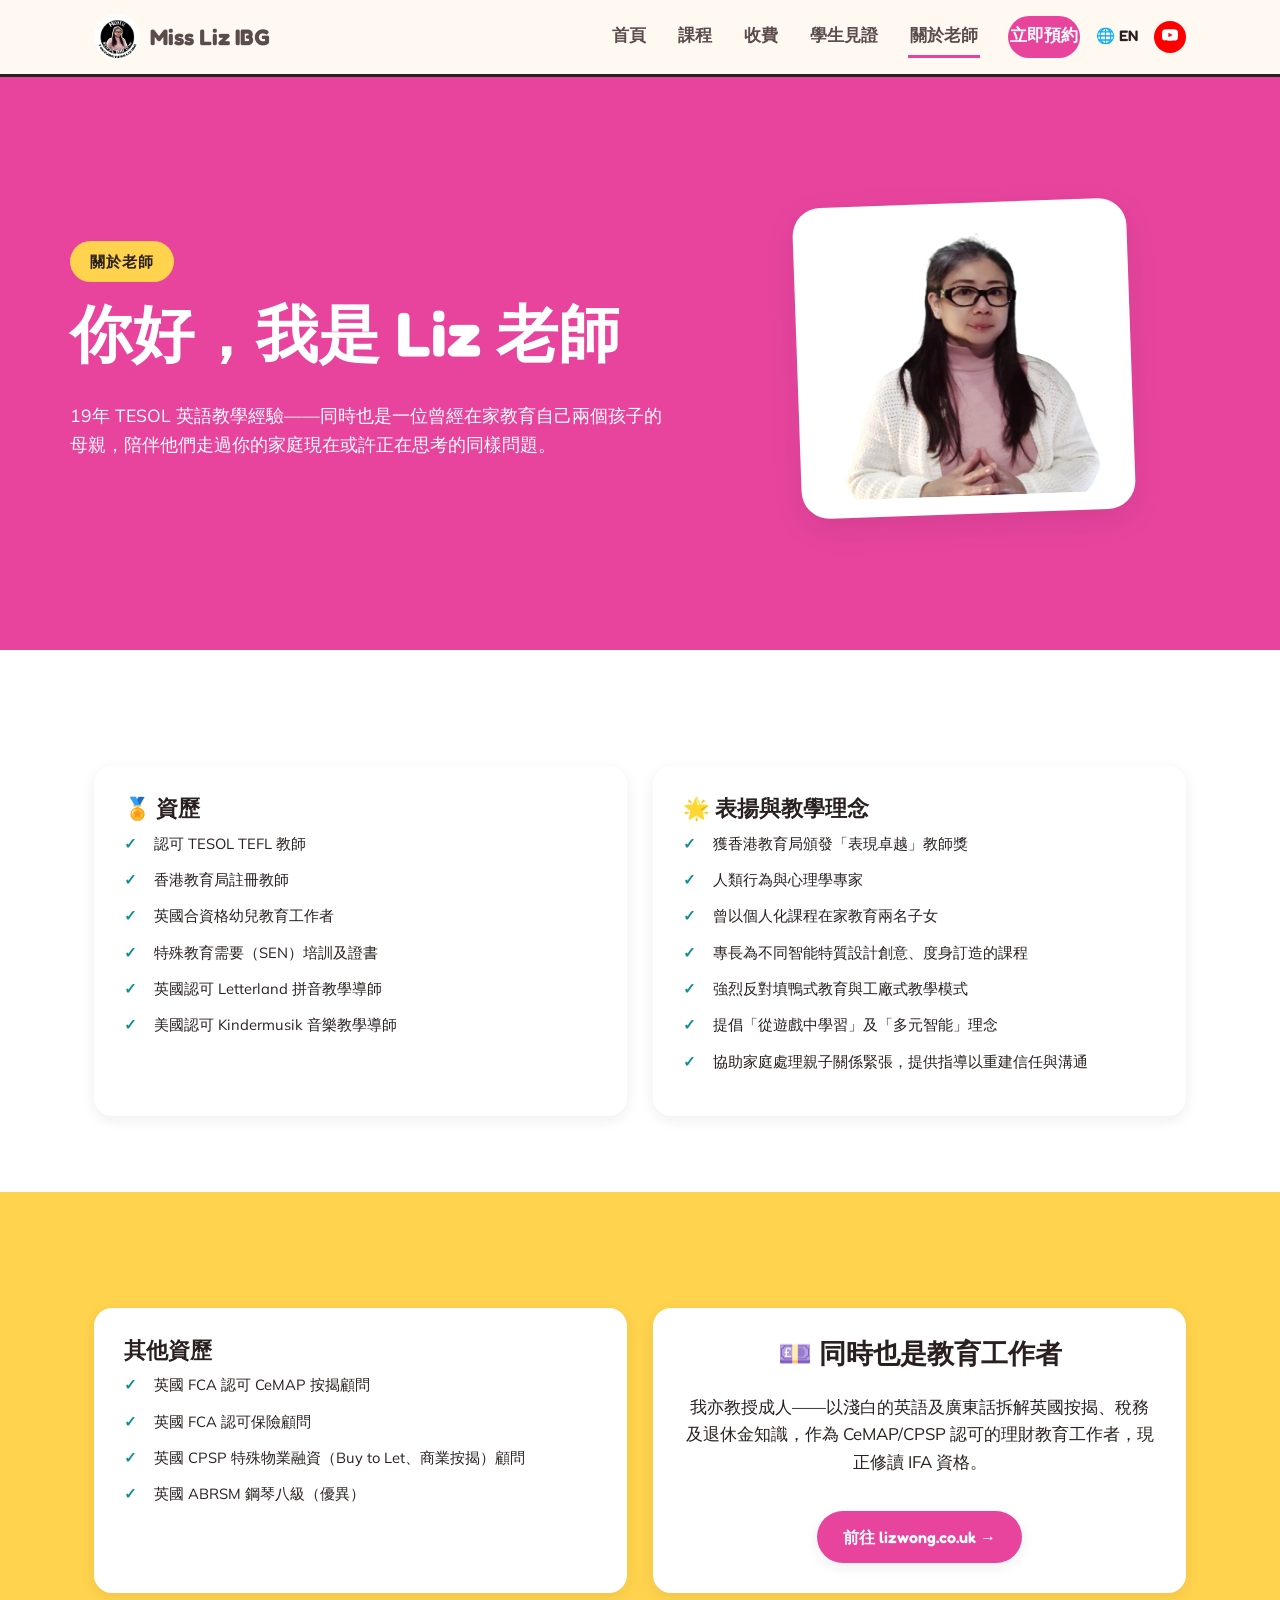
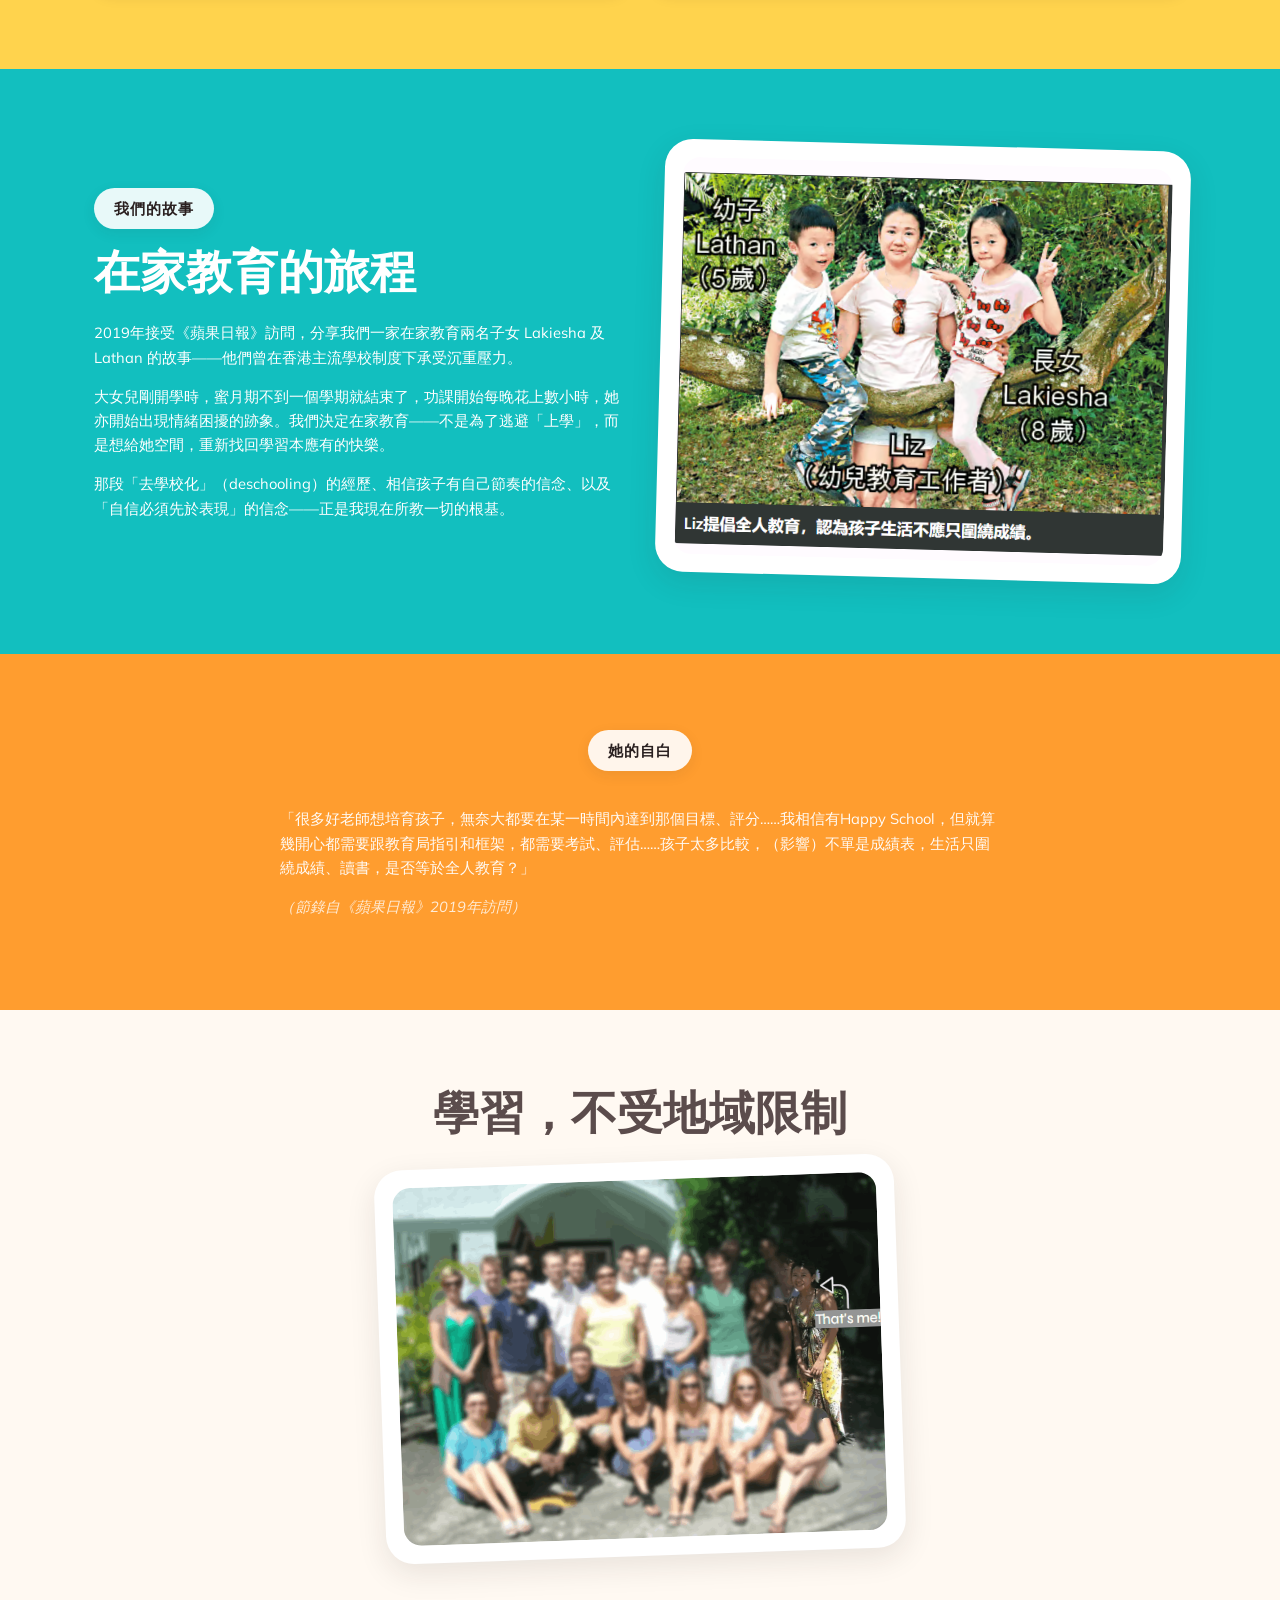
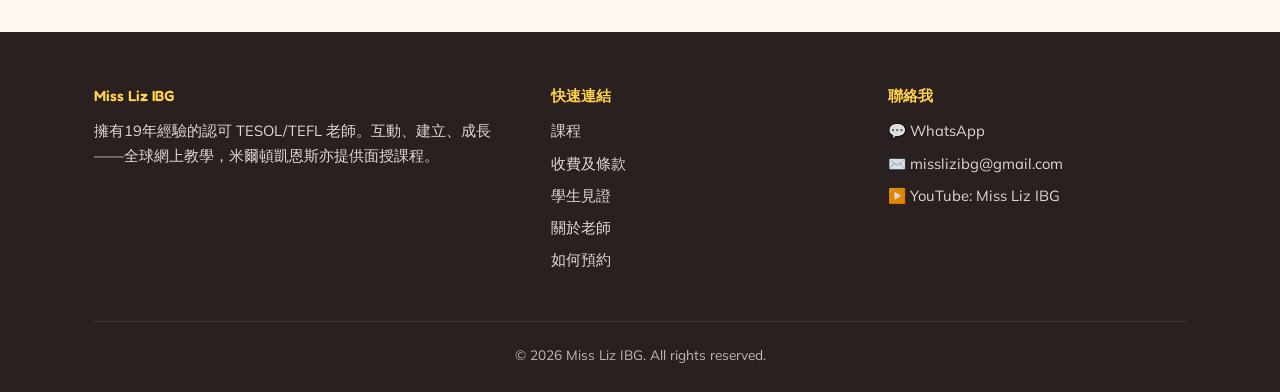
==== commit af1cb890: "Update about-zh.html" ====
--- a/about-zh.html
+++ b/about-zh.html
@@ -152,7 +152,7 @@
     <div class="footer-grid">
       <div>
         <h4>Miss Liz IBG</h4>
-        <p style="opacity:0.85;">擁有19年經驗的認可 TESOL/TEFL 老師。啟發超越成績的能力——全球網上教學，米爾頓凱恩斯亦提供面授課程。</p>
+        <p style="opacity:0.85;">擁有19年經驗的認可 TESOL/TEFL 老師。互動、建立、成長——全球網上教學，米爾頓凱恩斯亦提供面授課程。</p>
       </div>
       <div>
         <h4>快速連結</h4>
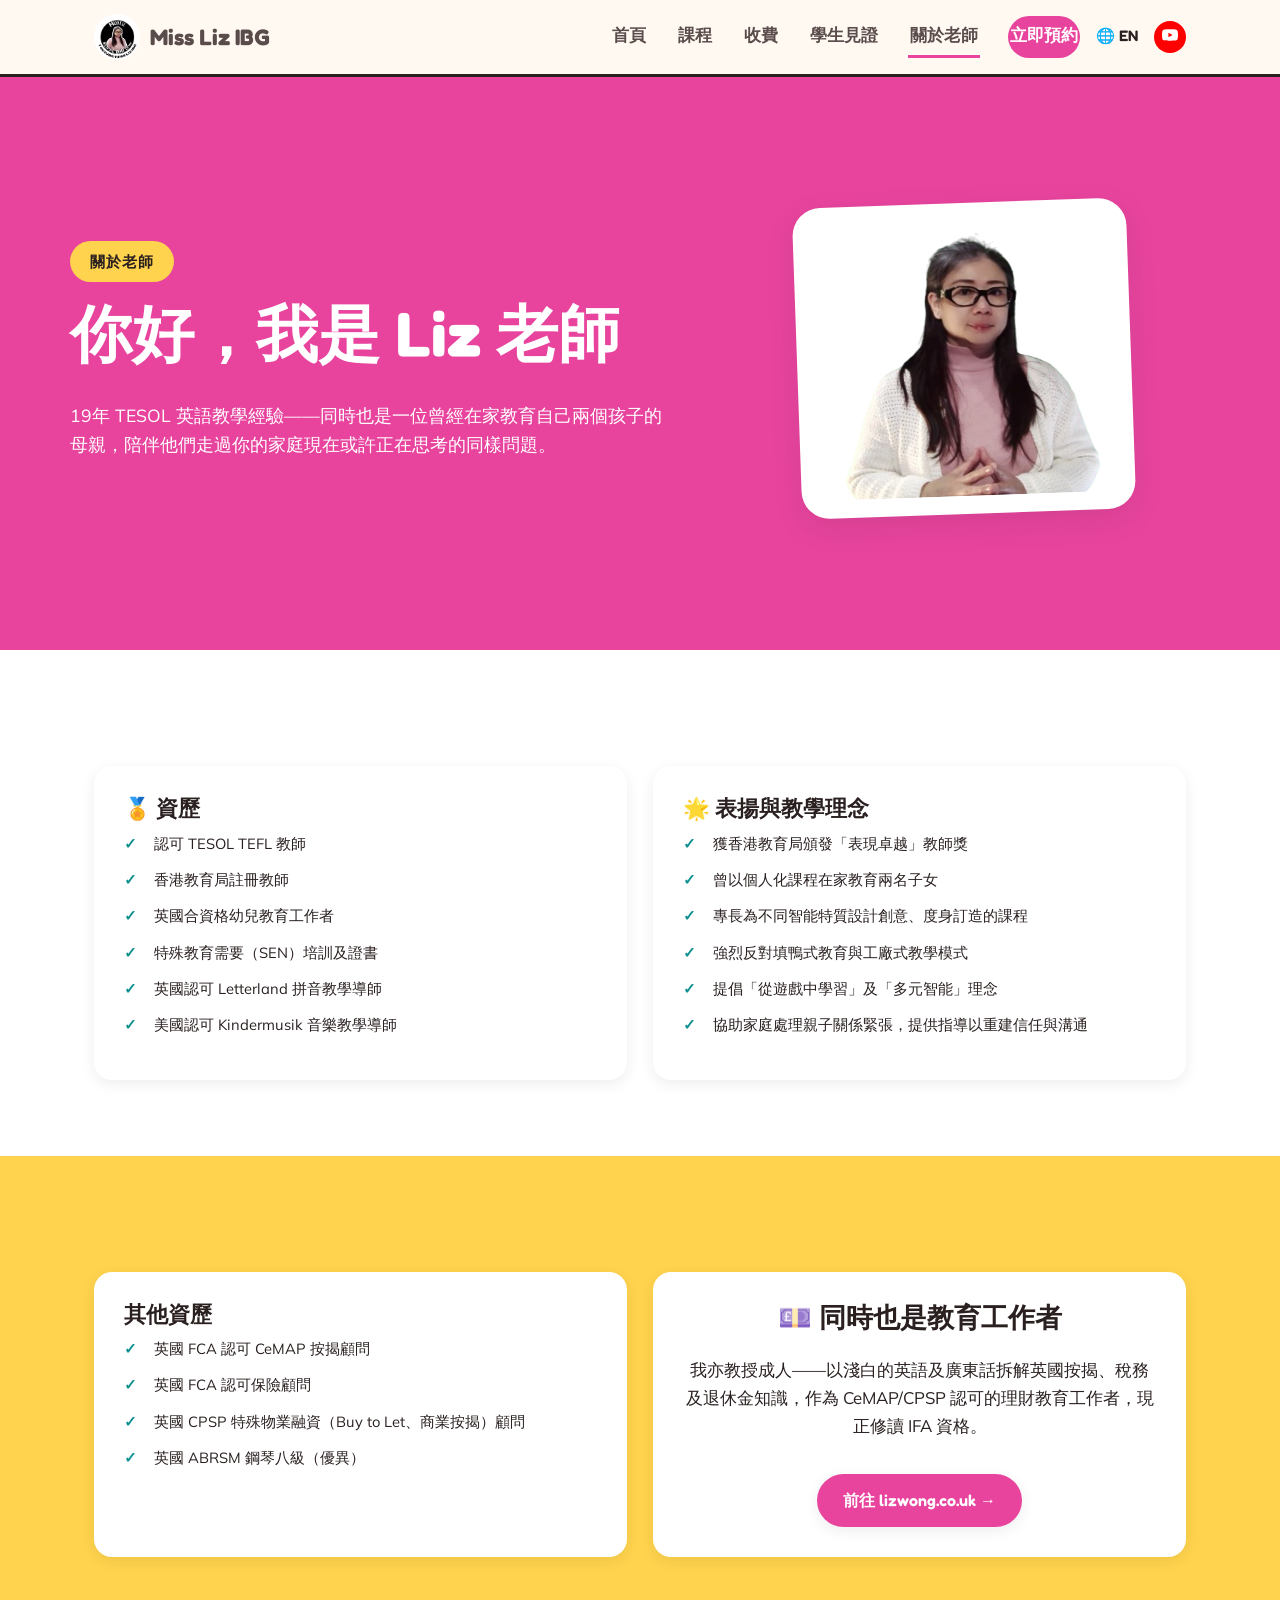
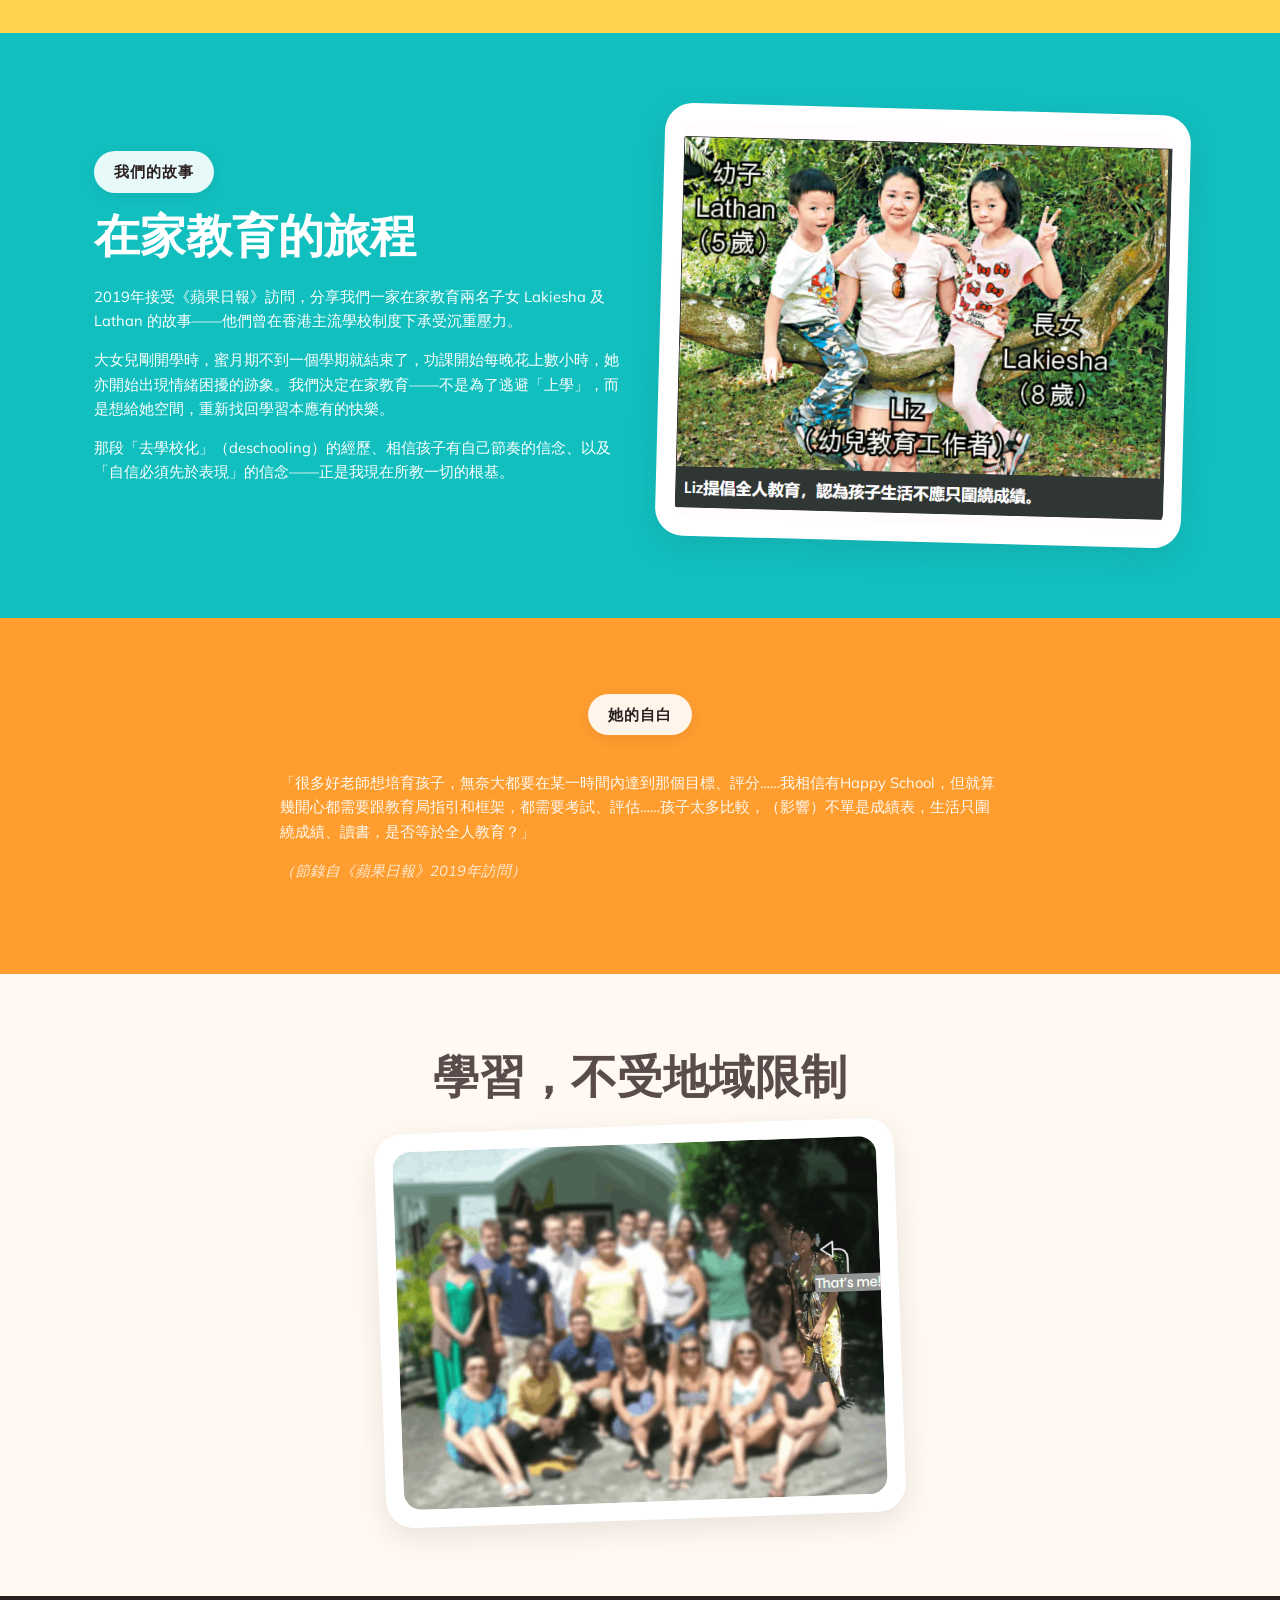
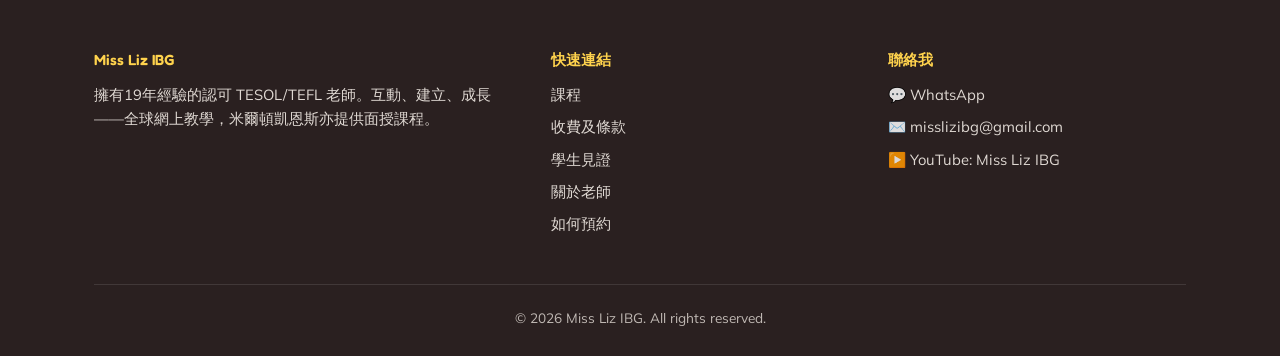
==== commit 43b0a290: "Update about-zh.html" ====
--- a/about-zh.html
+++ b/about-zh.html
@@ -78,7 +78,6 @@
         <h3>🌟 表揚與教學理念</h3>
         <ul class="check">
           <li>獲香港教育局頒發「表現卓越」教師獎</li>
-          <li>人類行為與心理學專家</li>
           <li>曾以個人化課程在家教育兩名子女</li>
           <li>專長為不同智能特質設計創意、度身訂造的課程</li>
           <li>強烈反對填鴨式教育與工廠式教學模式</li>
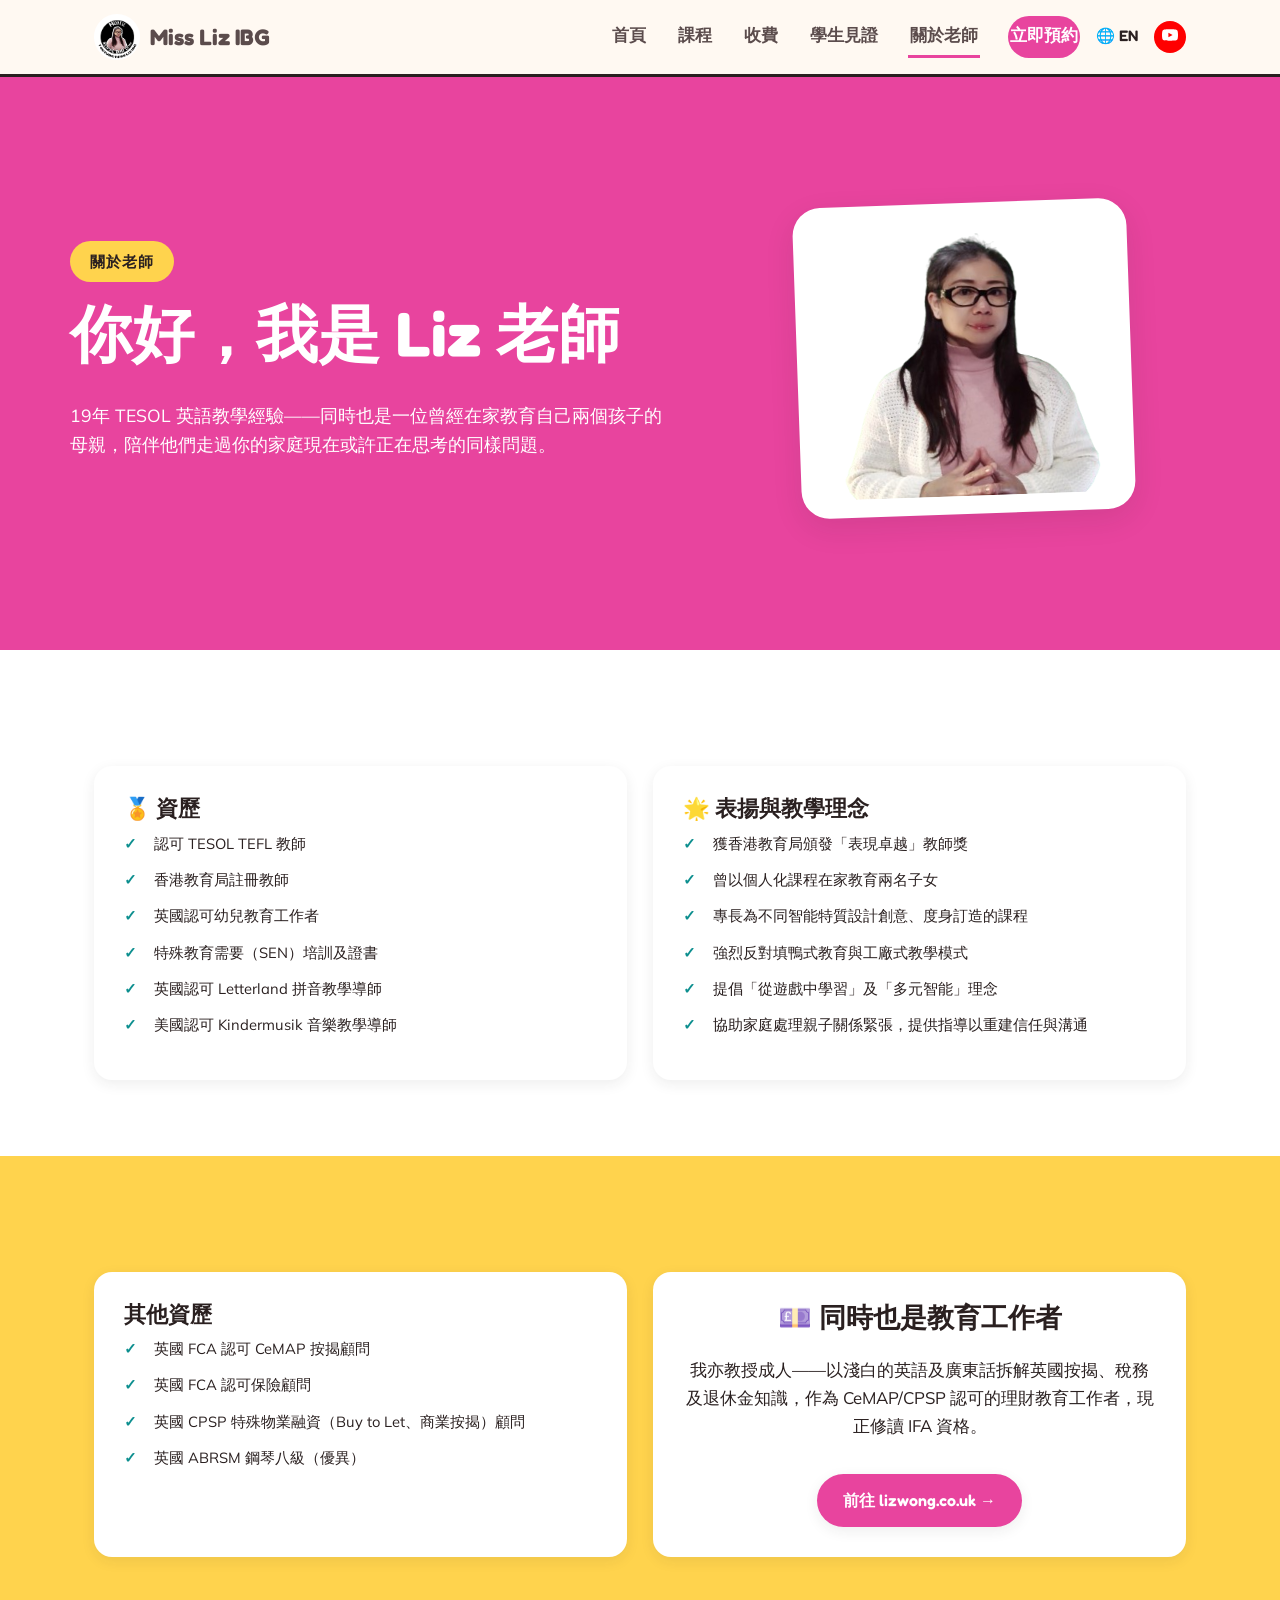
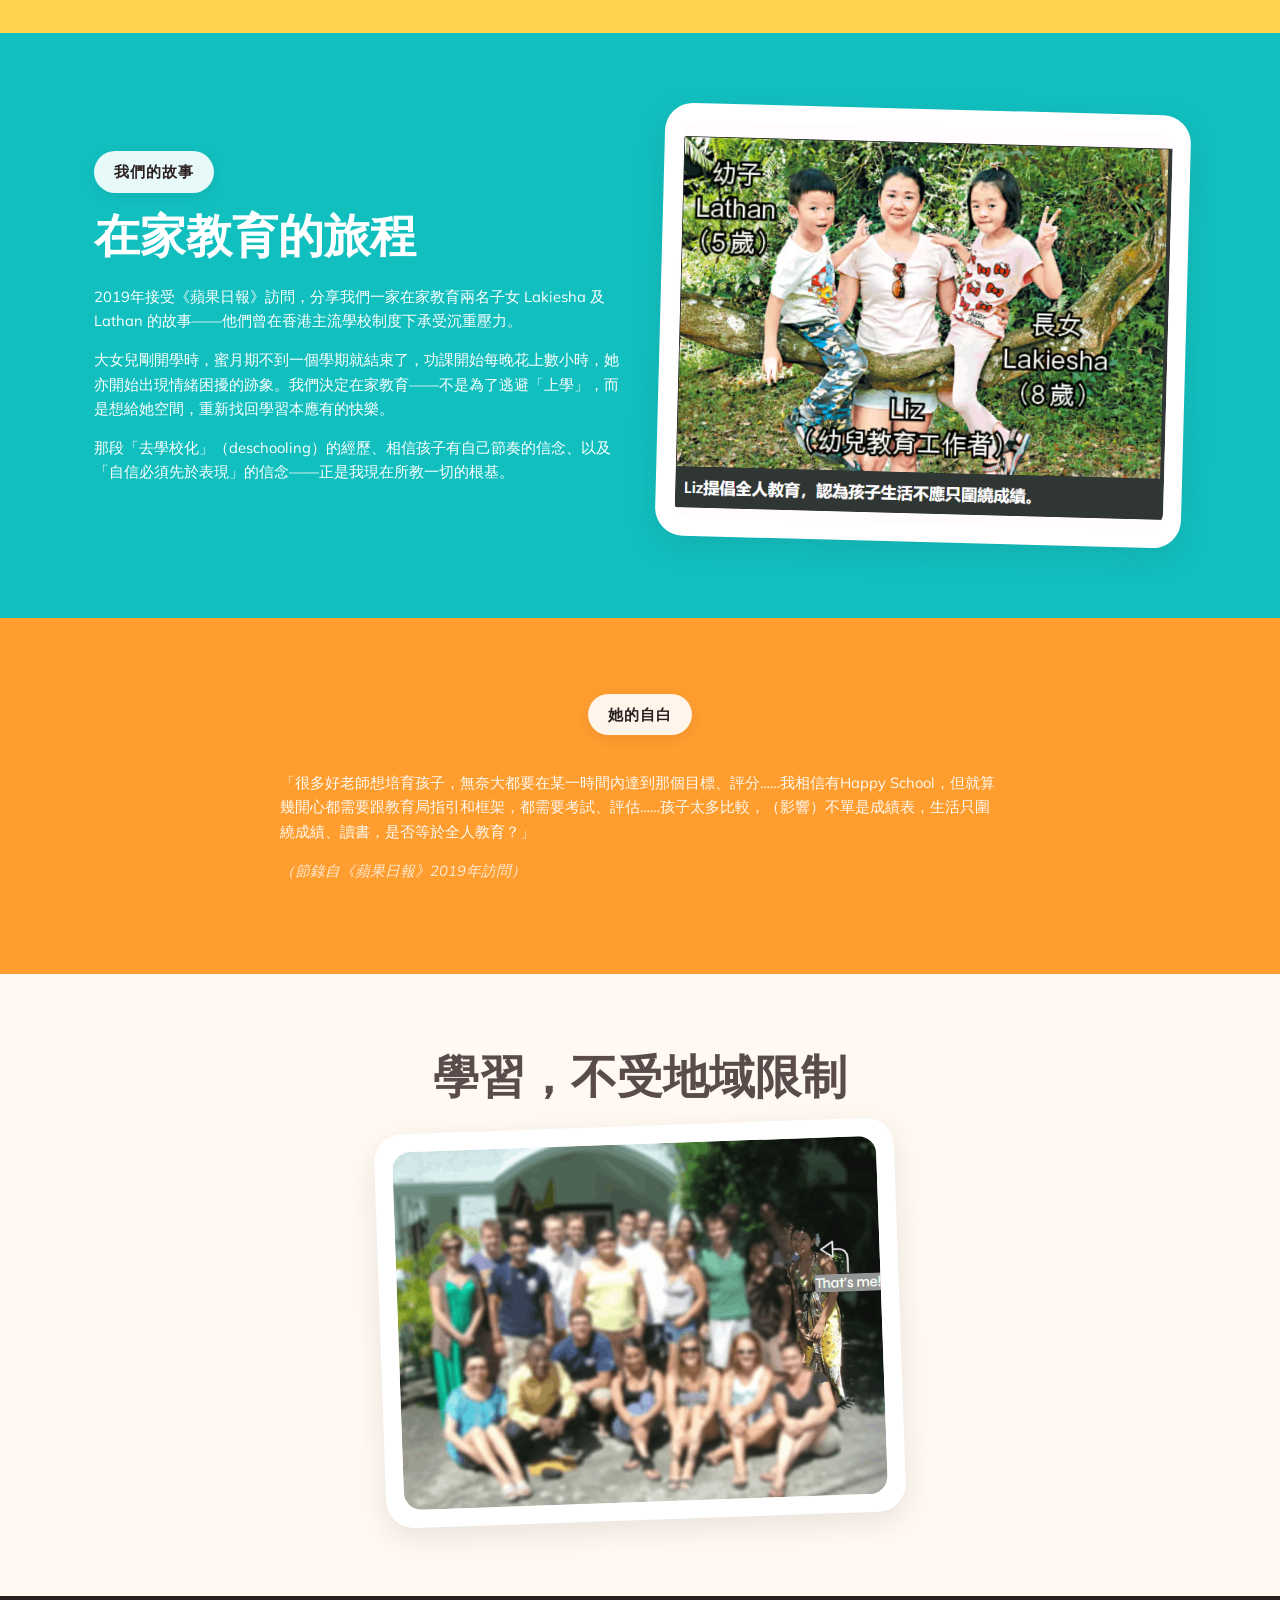
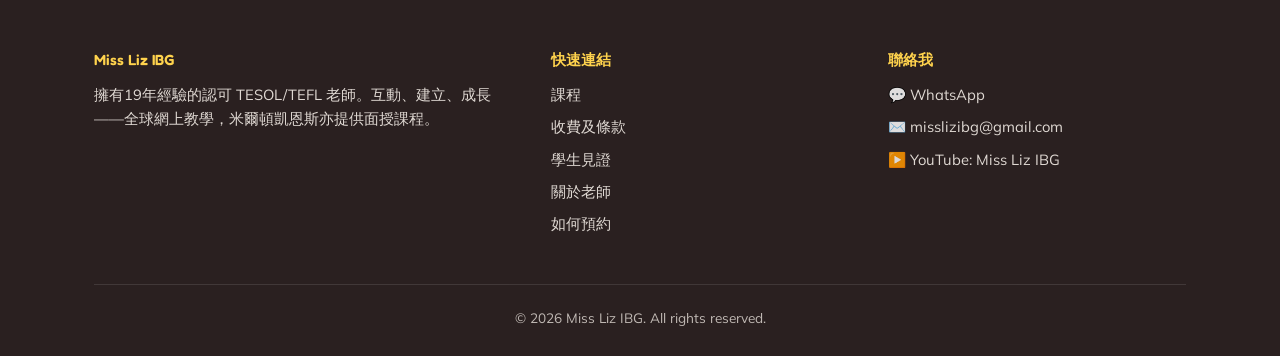
==== commit bf4fd4fc: "Update about-zh.html" ====
--- a/about-zh.html
+++ b/about-zh.html
@@ -4,7 +4,7 @@
 <meta charset="UTF-8">
 <title>關於老師 | Miss Liz IBG</title>
 <meta name="viewport" content="width=device-width, initial-scale=1.0">
-<meta name="description" content="認識 Liz 老師——19年 TESOL/TEFL 教學經驗，英國合資格幼兒教育工作者，在家教育兩名子女的母親，提倡從遊戲中學習與多元智能。">
+<meta name="description" content="認識 Liz 老師——19年 TESOL/TEFL 教學經驗，英國認可幼兒教育工作者，在家教育兩名子女的母親，提倡從遊戲中學習與多元智能。">
 <link rel="canonical" href="https://misslizibg.com/about-zh.html">
 <link rel="alternate" hreflang="en" href="https://misslizibg.com/about.html">
 <link rel="alternate" hreflang="zh-Hant" href="https://misslizibg.com/about-zh.html">
@@ -68,7 +68,7 @@
         <ul class="check">
           <li>認可 TESOL TEFL 教師</li>
           <li>香港教育局註冊教師</li>
-          <li>英國合資格幼兒教育工作者</li>
+          <li>英國認可幼兒教育工作者</li>
           <li>特殊教育需要（SEN）培訓及證書</li>
           <li>英國認可 Letterland 拼音教學導師</li>
           <li>美國認可 Kindermusik 音樂教學導師</li>
